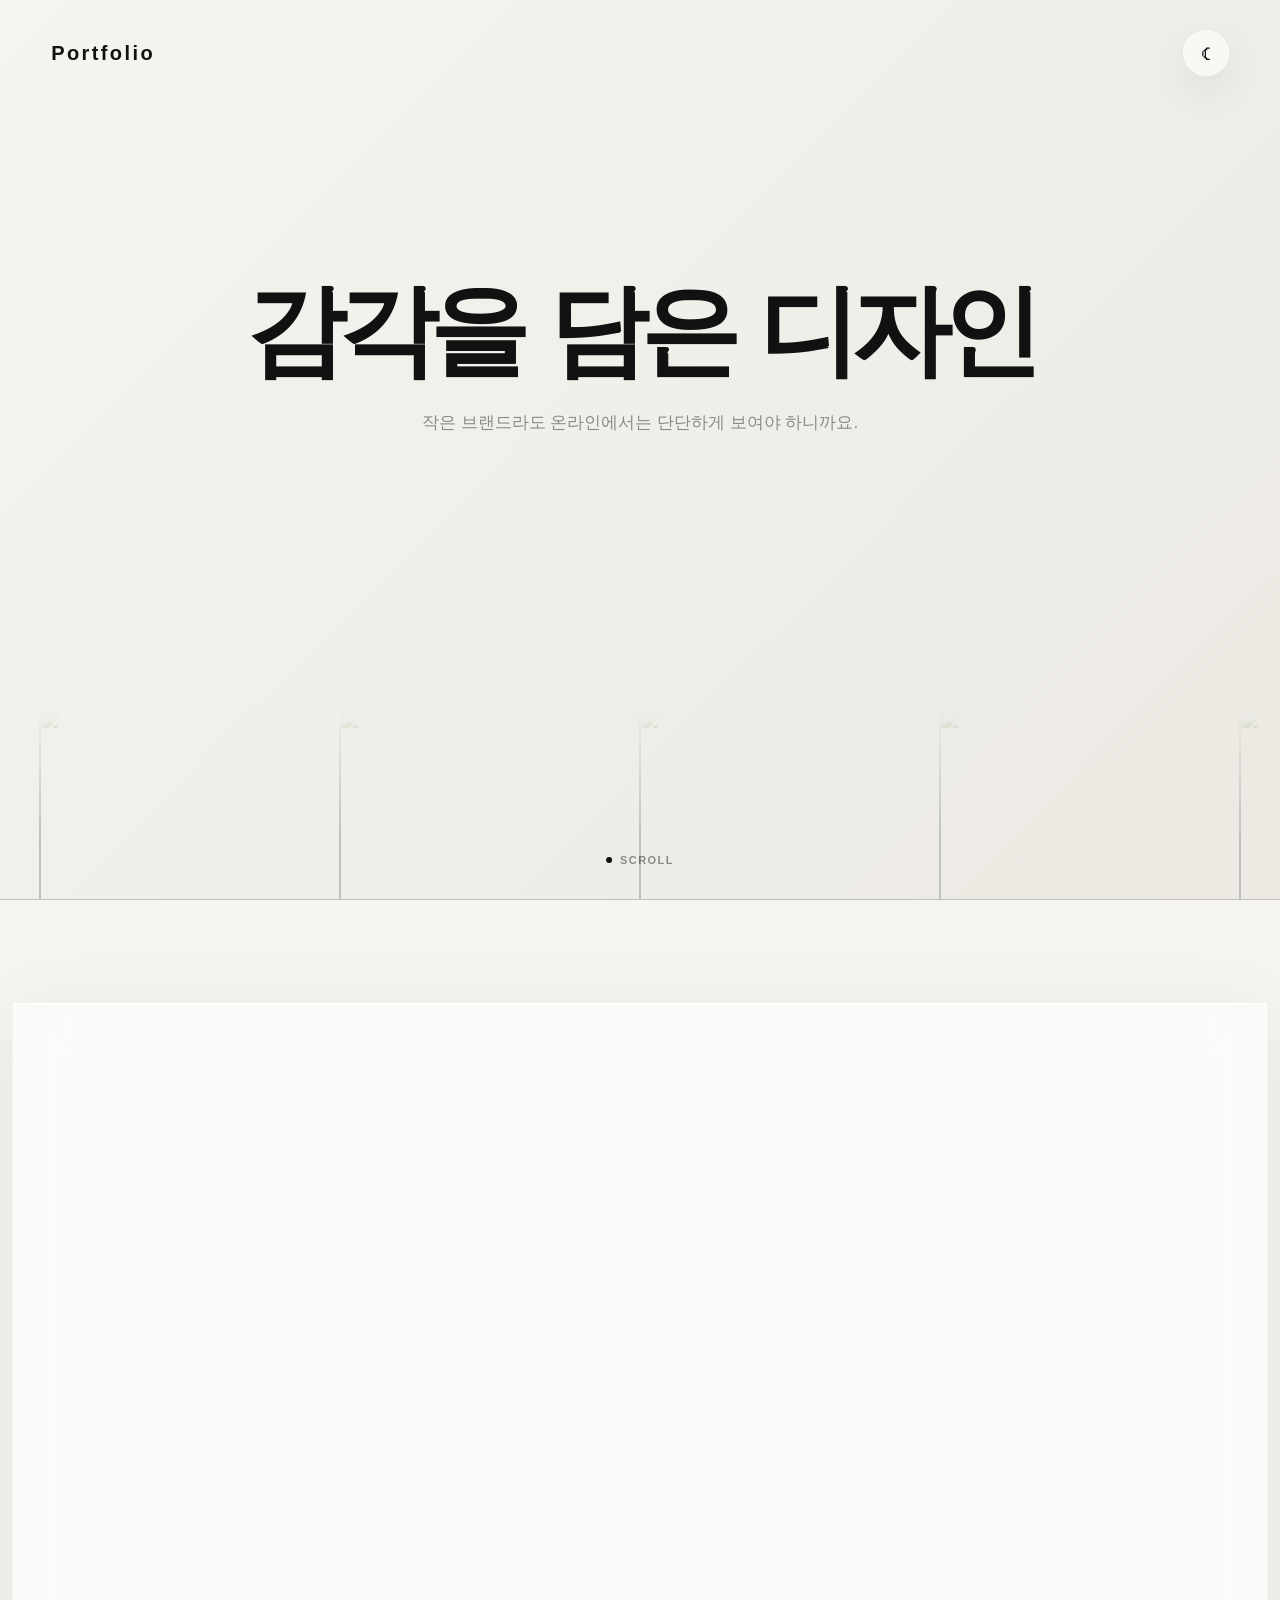
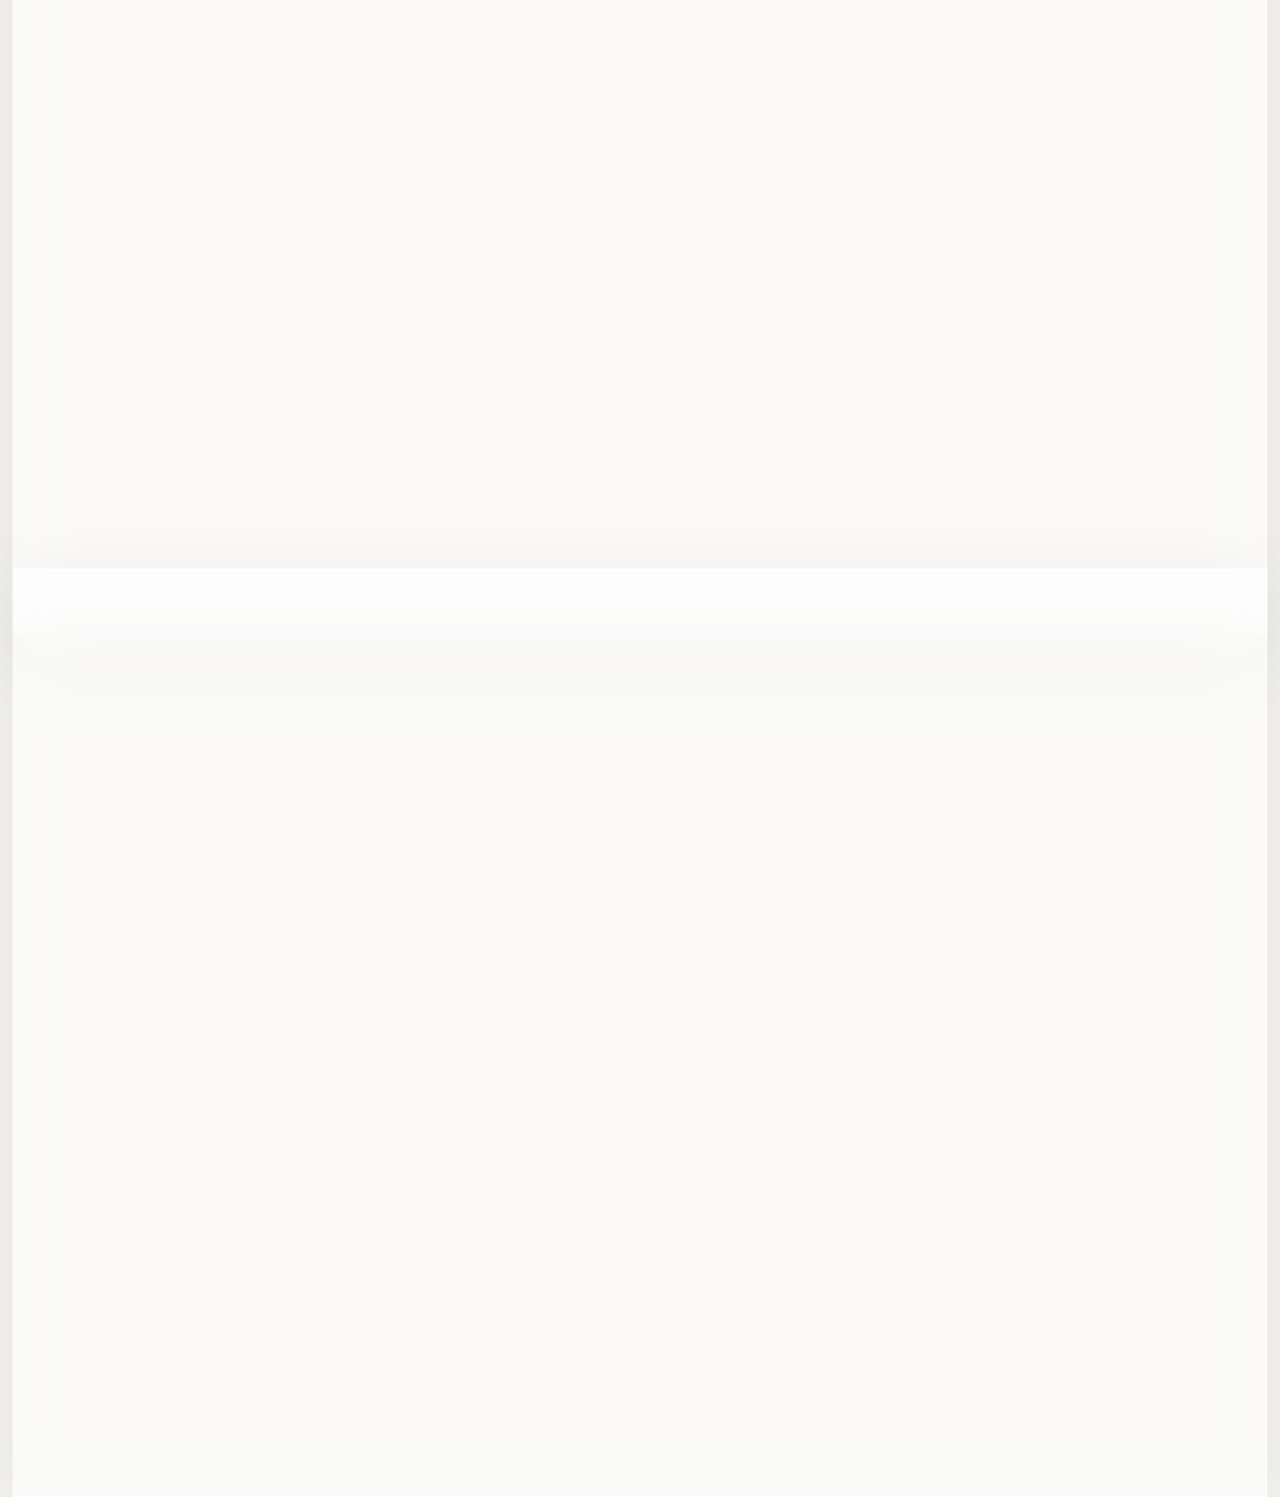
==== index.html @ be6c26a3 "." ====
<!DOCTYPE html>
<html lang="ko">
<head>
<meta charset="UTF-8">
<meta name="viewport" content="width=device-width, initial-scale=1.0">
<title>Portfolio</title>

<script src="https://cdn.jsdelivr.net/npm/@supabase/supabase-js@2"></script>
<link rel="stylesheet" href="style.css?v=100">
</head>

<body>

<div class="main-fixed" id="top">
  <nav class="nav">
    <a href="#top" class="logo" id="logoText">Portfolio</a>
    <button class="dark-toggle" id="darkToggle" type="button">☾</button>
  </nav>

  <section class="hero">
    <div class="hero-content reveal-item">
      <p class="hero-kicker">WEB · VISUAL · BRAND DESIGN</p>

      <h1 class="title">
        <span class="box left">
          <span class="slider">
            <span class="word">감각을</span>
            <span class="word">가치를</span>
            <span class="word">경험을</span>
            <span class="word">생각을</span>
            <span class="word">감각을</span>
          </span>
        </span>

        <span class="fixed">담은</span>

        <span class="box right">
          <span class="slider">
            <span class="word">디자인</span>
            <span class="word">퀄리티</span>
            <span class="word">임팩트</span>
            <span class="word">디테일</span>
            <span class="word">디자인</span>
          </span>
        </span>
      </h1>

      <p class="subtitle">작은 브랜드라도 온라인에서는 단단하게 보여야 하니까요.</p>
    </div>

    <div class="image-marquee">
      <div class="marquee-track" id="marqueeTrack">
        <div class="project"><img src="https://cdn-bastani.stunning.kr/prod/portfolios/84656ec4-0242-477f-8d95-20514d71235b/contents/aheCGAtHXc5JVcKQ.222222.png" alt=""></div>
        <div class="project"><img src="https://cdn-bastani.stunning.kr/prod/portfolios/3b87261f-a8ca-4509-9110-dea4ace5b6f5/contents/TbM9Job2qTPiisNc.%E1%84%91%E1%85%A9%E1%84%91%E1%85%A9%E1%86%AF%E1%84%8C%E1%85%A5%E1%86%AB%E1%84%8E%E1%85%A6%E1%84%80%E1%85%B5%E1%84%92%E1%85%AC%E1%86%A8_%E1%84%8B%E1%85%A1%E1%86%B8%E1%84%8E%E1%85%AE%E1%86%A8ver.png" alt=""></div>
        <div class="project"><img src="https://cdn-bastani.stunning.kr/prod/portfolios/2249f42c-5152-4449-a5e2-4ce317ff2f26/contents/KvkcyuB9ifQ2ciGQ.ezgif.com-video-to-webp-converter%20%281%29.webp" alt=""></div>
        <div class="project"><img src="https://cdn-bastani.stunning.kr/prod/portfolios/b09580ce-df89-4eda-b2b7-0d2cf2bab676/contents/KZEnEpXFUuxgmViW.%E1%84%82%E1%85%A9%E1%84%90%E1%85%B3%E1%84%91%E1%85%A9%E1%86%AF%E1%84%85%E1%85%B5%E1%84%8B%E1%85%A9%E1%84%8B%E1%85%AD%E1%86%BC_1.jpg" alt=""></div>
        <div class="project"><img src="https://cdn-bastani.stunning.kr/prod/portfolios/3970b2ba-c1c5-4996-a8af-76e4453cf10b/contents/gTNh57ncReL2eJfN.optimized_1.jpg" alt=""></div>
        <div class="project"><img src="https://cdn-bastani.stunning.kr/prod/portfolios/c1b40f37-5f5f-4ecb-b34d-a122bd8bb185/contents/e8hNPrnHjAQ4nhdq.%EB%85%B8%EC%9D%B4%EC%A6%88%E3%85%9C.jpg" alt=""></div>
        <div class="project"><img src="https://cdn-bastani.stunning.kr/prod/portfolios/3a142cbb-35c8-4fa7-a71f-d06a6adaf1f5/contents/PZr6y9dHPtie5QKX.%E1%84%83%E1%85%A2%E1%84%8C%E1%85%B5%201@2x-20.jpg" alt=""></div>
        <div class="project"><img src="https://cdn-bastani.stunning.kr/prod/portfolios/3a142cbb-35c8-4fa7-a71f-d06a6adaf1f5/contents/KHwHWvqty39qs9sW.%E1%84%8B%E1%85%A1%E1%84%90%E1%85%B3%E1%84%87%E1%85%A9%E1%84%83%E1%85%B3%202@2x-20.jpg" alt=""></div>
        <div class="project"><img src="https://i.pinimg.com/1200x/94/85/31/94853142c5bd94c0c688cd541b33b4fe.jpg" alt=""></div>
        <div class="project"><img src="https://i.pinimg.com/736x/d3/b4/2d/d3b42d004925d2242cb2a6568c9dfb06.jpg" alt=""></div>
      </div>
    </div>

    <div class="scroll-hint"><span></span> SCROLL</div>
  </section>
</div>

<main class="scroll-area">

  <section class="stack-panel about-panel">
    <div class="panel-inner about-editorial">

      <aside class="about-visual-card motion-card" data-delay="0">
        <div class="about-portrait">
          <img src="https://i.pinimg.com/736x/ff/0d/2a/ff0d2a921264637b1268a56fae27867c.jpg" alt="">
        </div>

        <div class="about-profile-text">
          <h3>차수지</h3>
          <p>2002.05.19</p>
        </div>

        <div class="about-contact-minimal">
          <p>01080195019</p>
          <p>suji020519@kakao.com</p>
        </div>
      </aside>

      <div class="about-main-canvas motion-card" data-delay="1">
        <div class="about-hero-copy">
          <h2>ABOUT</h2>
          <p>
            온라인에서 브랜드가 더 또렷하게 보이도록 디자인합니다.<br>
            브랜드가 가진 분위기와 메시지를 시각적으로 전달하는 디자이너입니다.<br>
            심플한 레이아웃과 섬세한 디테일을 바탕으로, 보기 편하면서도 오래 기억되는 디자인을 만듭니다.
          </p>
        </div>

        <div class="about-keyword-line">
          <span>시각적 사고형</span>
          <span>미적 감수성</span>
          <span>디테일 지향</span>
          <span>문제 해결 지향</span>
          <span>성장 지향</span>
          <span>지속적 개선</span>
        </div>

        <div class="about-info-board">
          <div class="about-board-section">
            <div class="board-title"><h4>경력</h4></div>
            <div class="board-list">
               <p><strong>2026</strong>경희사이버대학교<br>IT·디자인융합학부 · 시각미디어디자인전공 재학중</p>
              <p><strong>2025</strong>(주)뿌쥬아 웹디자이너<br>카페24쇼핑몰 관리, 스마트스토어 관리, 프로모션 기획 및 디자인, 블로그 포스팅</p>
              <p><strong>2020-2024</strong>(주)뿌유 웹디자이너<br>쇼핑몰 운영 및 관리, 상세페이지 디자인, 프로모션 배너 제작, 상품 편집 및 등록</p>
              <p><strong>2020</strong>문학정보고등학교<br>스마트미디어과 졸업</p>
            </div>
          </div>

<div class="about-board-section license-section">

  <div class="board-title"><h4>자격증</h4></div>

  <div class="board-list">
              <p><strong>COM</strong> 컴퓨터활용능력 1급</p>
              <p><strong>VIDEO</strong> 컴퓨터그래픽스운용기능사</p>
              <p><strong>GTQ</strong> 1급 (Photoshop)</p>
              <p><strong>GTQi</strong> 1급 (Illustrator)</p>
              <p><strong>ITQ</strong> 아래한글,한글엑셀,한글파워포인트</p>
              <p><strong>ACP</strong> ACP Photoshop / ACP Illustrator</p>
              <p><strong>WEB</strong> 웹디자인기능사</p>
              <p><strong>CAR</strong> 운전면허 2종 보통</p>

            </div>
          </div>

          <div class="tool-plus-wrap">

  <!-- Tools -->
  <div class="about-board-section tool-section">
    <div class="board-title"><h4>Tools</h4></div>

    <div class="soft-tool-list">
      <div data-full="포토샵"><b>Ps</b></div>
      <div data-full="일러스트 레이터"><b>Ai</b></div>
      <div data-full="프리미어"><b>Pr</b></div>
      <div data-full="파이어 플라이"><b>Fi</b></div>
      <div data-full="피그마"><b>Fg</b></div>
      <div data-full="3d 블렌더"><b>3d</b></div>
      <div data-full="코드스페이스"><b>Gi</b></div>
      <div data-full="프로 크리에이트"><b>Pr</b></div>
      <div data-full="노션"><b>No</b></div>
    </div>
  </div>


  <!-- Plus+ -->
  <div class="about-board-section plus-section">
    <div class="board-title"><h4>Plus+</h4></div>

    <div class="soft-tool-list">
      <div data-full="카페 24"><b>Cafe<br>24</b></div>
      <div data-full="스마트 스토어"><b>스마트 스토어</b></div>
      <div data-full="블로그"><b>네이버 블로그</b></div>
      <div data-full="HTML  CSS"><b>&lt;/&gt;</b></div>
      <div data-full="미리 캔버스"><b>Mi</b></div>
      <div data-full="챗 GPT"><b>Ai</b></div>
    </div>
  </div>

</div>
            </div>
          </div>
        </div>
      </div>

    </div>
  </section>

  <section class="stack-panel category-panel">
    <div class="panel-inner">

      <div class="category-head motion-card" data-delay="0">
        <div class="category-title-row">
          <div>
            <h2 class="panel-title">카테고리</h2>
            <p class="panel-desc">
              작업물을 카테고리별로 정리했습니다.
            </p>
          </div>

          <div class="category-actions">
            <button class="category-back-btn" type="button">←</button>
            <button class="category-add-btn" type="button">＋</button>
          </div>
        </div>

        <div class="category-buttons">
          <span class="glass-indicator"></span>
          <button class="category-btn active" data-tab="all">전체</button>
          <button class="category-btn" data-tab="brand">브랜드</button>
          <button class="category-btn" data-tab="graphic">그래픽</button>
          <button class="category-btn" data-tab="ui">UI</button>
          <button class="category-btn" data-tab="artwork">아트웍</button>
        </div>
      </div>

<div class="product-list motion-card" data-delay="1">
  <p class="empty-project-text">아직 등록된 작업물이 없어요.<br>오른쪽 위 + 버튼으로 프로젝트를 추가해줘.</p>

  <div class="product-group" data-category="brand"></div>
  <div class="product-group" data-category="graphic"></div>
  <div class="product-group" data-category="ui"></div>
  <div class="product-group" data-category="artwork"></div>
</div>

    </div>
  </section>

</main>

<div class="detail-overlay">
  <div class="detail-panel">
    <button class="detail-close" type="button">×</button>

    <div class="detail-image">
      <img id="detailImg" src="" alt="">
    </div>

    <div class="detail-content">
      <span class="detail-category" id="detailType"></span>
      <h2 id="detailTitle"></h2>
      <p id="detailDesc"></p>

      <div class="detail-meta">
        <div><strong>ROLE</strong><br><span id="detailRole"></span></div>
        <div><strong>YEAR</strong><br><span id="detailYear"></span></div>
        <div><strong>TYPE</strong><br><span id="detailType2">Portfolio</span></div>
      </div>

      <div class="detail-long">
        <p id="detailStory"></p>
      </div>

      <div class="detail-gallery" id="detailGallery"></div>
      <div class="detail-media" id="detailMedia"></div>
      <div class="detail-links" id="detailLinks"></div>

      <button class="detail-edit-btn" type="button">수정하기</button>
    </div>
  </div>
</div>

<div class="admin-overlay">
  <div class="admin-panel">
    <button class="admin-close" type="button">×</button>

    <div class="admin-content">
      <h2 id="adminTitle">ADD PROJECT</h2>

      <div id="loginBox" class="admin-form">
        <input id="loginEmail" type="email" placeholder="Email">
        <input id="loginPassword" type="password" placeholder="Password">
        <button id="loginBtn" class="admin-btn" type="button">Login</button>
      </div>

      <div id="adminFormBox" class="admin-form">
        <input id="editId" type="hidden">

        <input id="projectTitle" type="text" placeholder="프로젝트 제목">

        <select id="projectCategory">
          <option value="brand">브랜드</option>
          <option value="graphic">그래픽</option>
          <option value="ui">UI</option>
          <option value="artwork">아트웍</option>
        </select>

        <input id="projectShortDesc" type="text" placeholder="짧은 설명">
        <textarea id="projectContent" placeholder="상세 설명"></textarea>

        <input id="projectRole" type="text" placeholder="역할">
        <input id="projectYear" type="text" placeholder="연도">

        <label class="admin-label">대표 이미지</label>
        <input id="projectImage" type="file" accept="image/*">

        <label class="admin-label">상세 이미지 여러장</label>
        <input id="projectDetailImages" type="file" accept="image/*" multiple>
        <div id="detailPreviewList" class="detail-preview-list"></div>

        <label class="admin-label">영상 / 움짤 파일</label>
        <input id="projectVideoFile" type="file" accept="video/*,image/gif">

        <input id="projectVideoUrl" type="text" placeholder="영상 링크">
        <input id="projectPdfUrl" type="text" placeholder="PDF / 외부 링크">

        <div class="admin-btn-row">
          <button id="saveBtn" class="admin-btn" type="button">저장</button>
          <button id="resetBtn" class="admin-btn sub" type="button">새 글</button>
          <button id="deleteBtn" class="admin-btn sub" type="button">삭제</button>
          <button id="logoutBtn" class="admin-btn sub" type="button">로그아웃</button>
        </div>

        <p id="adminStatus" class="admin-status"></p>
      </div>
    </div>
  </div>
</div>

<script src="script.js?v=100"></script>
</body>
</html>
---- style.css ----
*{
  margin:0;
  padding:0;
  box-sizing:border-box;
}

:root{
  --bg:#f5f4f0;
  --bg2:#ebe9e2;
  --text:#111;
  --sub:rgba(0,0,0,.42);
  --muted:rgba(0,0,0,.62);
  --line:rgba(255,255,255,.38);
  --glass:rgba(255,255,255,.58);
  --glass-strong:rgba(255,255,255,.94);
  --card:rgba(255,255,255,.62);
  --button:#111;
  --button-text:#fff;
  --ease:cubic-bezier(.16,1,.3,1);
  --page-x:clamp(22px,4vw,58px);
}

body.dark-mode{
  --bg:#101010;
  --bg2:#101010;
  --text:#f5f5f5;
  --sub:rgba(255,255,255,.46);
  --muted:rgba(255,255,255,.64);
  --line:rgba(255,255,255,.14);
  --glass:rgba(28,28,30,.68);
  --glass-strong:#181819;
  --card:rgba(255,255,255,.08);
  --button:#fff;
  --button-text:#111;
}

html{
  scroll-behavior:smooth;
}

body{
  background:var(--bg);
  color:var(--text);
  font-family:-apple-system,BlinkMacSystemFont,"Pretendard","Segoe UI",sans-serif;
  overflow-x:hidden;
  transition:background .35s ease,color .35s ease;
}

button,
input,
textarea,
select{
  font-family:inherit;
}

button{
  cursor:pointer;
  -webkit-tap-highlight-color:transparent;
}

/* =========================
   MAIN / NAV
========================= */
.main-fixed{
  position:fixed;
  inset:0;
  z-index:1;
  height:100vh;
  background:linear-gradient(135deg,var(--bg),var(--bg2));
  overflow:hidden;
}

body.dark-mode .main-fixed{
  background:#101010;
}

.nav{
  position:fixed;
  top:0;
  left:0;
  width:100%;
  z-index:999;
  padding:30px var(--page-x);
  display:flex;
  align-items:center;
  justify-content:space-between;
  pointer-events:none;
}

.nav a,
.nav button{
  pointer-events:auto;
}

.logo{
  color:var(--text);
  text-decoration:none;
  font-size:20px;
  font-weight:850;
  letter-spacing:.12em;
}

.dark-toggle{
  width:46px;
  height:46px;
  border-radius:999px;
  border:1px solid var(--line);
  background:rgba(255,255,255,.58);
  backdrop-filter:blur(18px);
  -webkit-backdrop-filter:blur(18px);
  color:var(--text);
  font-size:20px;
  box-shadow:0 14px 40px rgba(0,0,0,.08);
}

body.dark-mode .dark-toggle{
  background:rgba(255,255,255,.08);
}

/* =========================
   HERO
========================= */
.hero{
  position:relative;
  width:100%;
  height:100vh;
  padding-top:0;
  display:flex;
  flex-direction:column;
  justify-content:center;
  align-items:center;
}

.hero-content{
  position:relative;
  z-index:3;
  width:100%;
  height:100vh;
  padding:0 var(--page-x);
  display:flex;
  flex-direction:column;
  align-items:center;
  justify-content:center;
}

.hero-kicker{
  display:none;
}

.mini-label{
  margin-bottom:18px;
  color:var(--sub);
  font-size:11px;
  font-weight:900;
  letter-spacing:.18em;
}

.title{
  width:min(1500px,100%);
  display:grid;
  grid-template-columns:minmax(0,1fr) auto minmax(0,1fr);
  align-items:center;
  margin-top:0;
  font-size:clamp(62px,7.8vw,132px);
  line-height:1;
  font-weight:780;
  letter-spacing:-.085em;
}

.fixed{
  padding:0 .2em;
  white-space:nowrap;
}

.box{
  width:100%;
  height:1.1em;
  overflow:hidden;
}

.slider{
  display:flex;
  flex-direction:column;
  animation:slideText 14s infinite ease-in-out;
}

.word{
  height:1.1em;
  line-height:1.1em;
  white-space:nowrap;
}

.left .word{
  text-align:right;
  padding-right:.08em;
}

.right .word{
  text-align:left;
  padding-left:.08em;
}

.subtitle{
  margin-top:26px;
  color:var(--sub);
  font-size:17px;
  text-align:center;
}

.scroll-hint{
  position:absolute;
  left:50%;
  bottom:34px;
  z-index:5;
  transform:translateX(-50%);
  display:flex;
  align-items:center;
  gap:8px;
  color:var(--sub);
  font-size:11px;
  font-weight:850;
  letter-spacing:.13em;
}

.scroll-hint span{
  width:6px;
  height:6px;
  border-radius:50%;
  background:var(--text);
  animation:dotPulse 1.4s ease-in-out infinite;
}

@keyframes slideText{
  0%,16%{transform:translateY(0)}
  22%,38%{transform:translateY(-1.1em)}
  44%,60%{transform:translateY(-2.2em)}
  66%,82%{transform:translateY(-3.3em)}
  88%,100%{transform:translateY(-4.4em)}
}

@keyframes dotPulse{
  0%,100%{opacity:.3;transform:scale(.8)}
  50%{opacity:1;transform:scale(1.2)}
}

/* =========================
   MARQUEE
========================= */
.image-marquee{
    -webkit-mask-image: linear-gradient(
        to bottom,
        transparent 0%,
        black 68%,
        black 100%
    );

    mask-image: linear-gradient(
        to bottom,
        transparent 0%,
        black 68%,
        black 100%
    );
}

.image-marquee::before{
  content:"";
  position:absolute;
  left:0;
  right:0;
  top:0;
  height:380px;
  background:linear-gradient(
    to bottom,
    var(--bg) 0%,
    rgba(245,244,240,.96) 40%,
    rgba(245,244,240,.72) 65%,
    rgba(245,244,240,.32) 90%,
    transparent 100%
  );
  pointer-events:none;
  z-index:2;
}

body.dark-mode .image-marquee::before{
  background:linear-gradient(
    to bottom,
    #101010 0%,
    rgba(16,16,16,.98) 22%,
    rgba(16,16,16,.82) 42%,
    rgba(16,16,16,.46) 62%,
    rgba(16,16,16,.16) 82%,
    transparent 100%
  );
}

.marquee-track{
  width:max-content;
  display:flex;
  animation:marquee 42s linear infinite;
}

.project{
  width:300px;
  height:190px;
  flex-shrink:0;
  overflow:hidden;
}

.project img{
  width:100%;
  height:100%;
  object-fit:cover;
  display:block;
}

@keyframes marquee{
  from{transform:translateX(0)}
  to{transform:translateX(-50%)}
}

/* =========================
   SCROLL PANELS
========================= */
.scroll-area{
  position:relative;
  z-index:5;
  margin-top:100vh;
}

.panel-inner{
  position:relative;
  z-index:3;
  width:100%;
  max-width:1120px;
  margin:0 auto;
}

.stack-panel{
  opacity:1;
}

.motion-card{
  opacity:0;
  transform:translateY(28px);
  filter:blur(10px);
  transition:.9s var(--ease);
  transition-delay:calc(var(--delay,0) * 90ms);
}

.motion-card[data-delay="0"]{--delay:0}
.motion-card[data-delay="1"]{--delay:1}

.stack-panel.is-visible .motion-card,
.category-panel.opened .motion-card{
  opacity:1;
  transform:translateY(0);
  filter:blur(0);
}

/* =========================
   ABOUT - SOFT EDITORIAL REDESIGN
========================= */
.about-panel{
  position:relative;
  z-index:10;
  min-height:100vh;
  padding:50px var(--page-x) 170px;
  display:flex;
  align-items:center;
  justify-content:center;
  scroll-margin-top:0;

  background:var(--glass);
  backdrop-filter:blur(26px);
  -webkit-backdrop-filter:blur(26px);

  border:1px solid rgba(255,255,255,.72);
  border-radius:0;

  box-shadow:
    0 20px 80px rgba(0,0,0,.08),
    inset 0 1px 1px rgba(255,255,255,.85);

  transform:translateY(90px) scale(.98);
  transition:transform .95s var(--ease);
}

.about-panel.panel-active{
  transform:translateY(0) scale(1);
}

body.dark-mode .about-panel{
  background:rgba(28,28,30,.68);
  border:1px solid rgba(255,255,255,.08);
  box-shadow:
    0 24px 80px rgba(0,0,0,.45),
    inset 0 1px 1px rgba(255,255,255,.05);
}

.about-panel::before{
  display:none;
}

.about-editorial{
  width:100%;
  max-width:1180px;
  margin:0 auto;
  display:grid;
  grid-template-columns:230px minmax(0,1fr);
  gap:clamp(54px,7vw,108px);
  align-items:start;
}

/* left profile */
.about-visual-card{
  position:sticky;
  top:140px;
}

.about-portrait{
  width:100%;
  height:260px;
  overflow:hidden;
  border-radius:10px;
  background:#ddd;
  box-shadow:0 18px 55px rgba(0,0,0,.08);
}

.about-portrait img{
  width:100%;
  height:100%;
  object-fit:cover;
  display:block;
}

.about-profile-text{
  padding:22px 0 0;
  border-bottom:0;
}

.about-profile-text .mini-label{
  margin-bottom:12px;
}

.about-profile-text h3{
  font-size:26px;
  line-height:1;
  letter-spacing:-.055em;
}

.about-profile-text p:not(.mini-label){
  margin-top:10px;
  color:var(--muted);
  font-size:13px;
  line-height:1.6;
  font-weight:650;
}

.about-contact-minimal{
  margin-top:22px;
  padding:18px;
  display:flex;
  flex-direction:column;
  gap:12px;

  background:rgba(255,255,255,.36);
  border:1px solid rgba(255,255,255,.56);
  border-radius:10px;
}

body.dark-mode .about-contact-minimal{
  background:rgba(255,255,255,.05);
  border-color:rgba(255,255,255,.08);
}

.about-contact-minimal p{
  display:flex;
  flex-direction:column;
  gap:5px;
  font-size:12px;
  color:var(--muted);
}

.about-contact-minimal span{
  color:var(--sub);
  font-size:9px;
  font-weight:900;
  letter-spacing:.16em;
}

/* right content */
.about-main-canvas{
  display:flex;
  flex-direction:column;
  gap:34px;
}

.about-hero-copy{
  padding-bottom:0;
  border-bottom:0;
}

.about-hero-copy h2{
  max-width:720px;
  font-size:clamp(40px,4.8vw,64px);
  line-height:1.02;
  letter-spacing:-.065em;
  font-weight:800;
}

.about-hero-copy p{
  max-width:680px;
  margin-top:26px;
  color:var(--muted);
  font-size:16px;
  line-height:1.95;
  word-break:keep-all;
}

.about-keyword-line{
  display:flex;
  flex-wrap:wrap;
  gap:9px;
  padding:2px 0 6px;
}

.about-keyword-line span{
  padding:10px 15px;
  border-radius:999px;
  background:rgba(255,255,255,.34);
  border:1px solid rgba(255,255,255,.52);
  color:var(--muted);
  font-size:12px;
  font-weight:760;
}

body.dark-mode .about-keyword-line span{
  background:rgba(255,255,255,.05);
  border-color:rgba(255,255,255,.08);
}

/* info board */
.about-info-board{
  border-top:0;
  display:grid;
  grid-template-columns:1fr;
  gap:14px;
}

.about-board-section{
  padding:24px 26px;
  border-bottom:0;
  display:grid;
  grid-template-columns:160px 1fr;
  gap:28px;

  background:rgba(255,255,255,.32);
  border:1px solid rgba(255,255,255,.55);
  border-radius:10px;

  box-shadow:
    0 12px 38px rgba(0,0,0,.045),
    inset 0 1px 1px rgba(255,255,255,.75);
}

body.dark-mode .about-board-section{
  background:rgba(255,255,255,.045);
  border-color:rgba(255,255,255,.08);
  box-shadow:
    0 16px 42px rgba(0,0,0,.28),
    inset 0 1px 1px rgba(255,255,255,.035);
}

.board-title h4{
  font-size:18px;
  line-height:1;
  letter-spacing:-.04em;
}

.board-list{
  display:flex;
  flex-direction:column;
  gap:12px;
}
.license-section .board-list{
  display:grid;
  grid-template-columns:1fr 1fr;
  column-gap:50px;
  row-gap:12px;
}

.board-list p{
  display:grid;
  grid-template-columns:92px 1fr;
  gap:18px;
  color:var(--muted);
  font-size:13.5px;
  line-height:1.6;
  word-break:keep-all;
}

.board-list strong{
  color:var(--text);
  font-size:12px;
}

/* tools mini */
.soft-tool-list{
  width:100%;
  display:flex;
  flex-direction:row;
  flex-wrap:wrap;
  align-items:center;
  gap:9px;
}

.soft-tool-list > div{
  position:relative;
  flex:0 0 68px;
  width:68px;
  height:68px;

  display:flex;
  align-items:center;
  justify-content:center;

  overflow:hidden;
  background:rgba(255,255,255,.46);
  border:1px solid rgba(255,255,255,.66);
  border-radius:10px;

  box-shadow:
    0 8px 22px rgba(0,0,0,.045),
    inset 0 1px 1px rgba(255,255,255,.82);

  cursor:default;
}

.soft-tool-list > div b{
  position:relative;
  z-index:2;
  font-size:17px;
  font-weight:820;
  line-height:1;

  transition:
    opacity .3s ease,
    filter .3s ease,
    transform .3s ease;
}

.soft-tool-list > div::before{
  content:"";
  position:absolute;
  inset:0;
  z-index:1;

  background:rgba(15,15,15,.72);
  backdrop-filter:blur(7px);
  -webkit-backdrop-filter:blur(7px);

  opacity:0;
  transition:opacity .35s ease;
}

.soft-tool-list > div::after{
  content:attr(data-full);

  position:absolute;
  left:50%;
  top:50%;
  z-index:3;

  transform:translate(-50%,-40%);
  color:#fff;
  font-size:10px;
  font-weight:700;
  white-space:nowrap;

  opacity:0;
  filter:blur(4px);

  transition:
    opacity .3s ease,
    filter .3s ease,
    transform .35s ease;
}

.soft-tool-list > div:hover::before{
  opacity:1;
}

.soft-tool-list b{
  display:block;
  width:100%;

  font-size:17px;
  line-height:1;
  font-weight:820;
  letter-spacing:-.04em;

  text-align:center;
}

.soft-tool-list > div::after{
  content:attr(data-full);

  position:absolute;
  left:50%;
  top:50%;
  z-index:3;

  width:calc(100% - 10px);

  display:flex;
  align-items:center;
  justify-content:center;

  transform:translate(-50%, -40%);

  color:#fff;
  font-size:11px;
  line-height:1.25;
  font-weight:700;

  white-space:normal;
  text-align:center;
  word-break:keep-all;
  overflow-wrap:break-word;

  opacity:0;
  filter:blur(4px);

  transition:
    opacity .3s ease,
    filter .3s ease,
    transform .35s ease;
}

.soft-tool-list > div:hover::after{
  opacity:1;
  filter:blur(0);
  transform:translate(-50%, -50%);
}

body.dark-mode .soft-tool-list > div{
  background:rgba(255,255,255,.07);
  border-color:rgba(255,255,255,.09);
}
.tool-plus-wrap{
  display:grid;
  grid-template-columns:1fr 1fr;
  gap:14px;
}

/* Tools / Plus 카드 */
.tool-plus-wrap .about-board-section{
  display:block;
  padding:24px 28px;
}

/* 제목은 위에 */
.tool-plus-wrap .board-title{
  margin-bottom:18px;
}

/* 아이콘 영역 */
.tool-plus-wrap .soft-tool-list{
  display:grid;
  grid-template-columns:repeat(5, 1fr);
  gap:9px;
  width:100%;
}

/* 아이콘 1:1 정사각형 */
.tool-plus-wrap .soft-tool-list > div{
  width:100%;
  height:auto;
  aspect-ratio:1 / 1;
  min-width:0;
}

/* 모바일 */
@media(max-width:768px){
  .tool-plus-wrap{
    grid-template-columns:1fr;
  }

  .tool-plus-wrap .about-board-section{
    grid-template-columns:1fr;
  }
}

/* responsive */
@media(max-width:1100px){
  .about-editorial{
    grid-template-columns:1fr;
    gap:54px;
  }

  .about-visual-card{
    position:relative;
    top:auto;
    max-width:330px;
  }

  .about-portrait{
    height:320px;
  }

  .about-board-section{
    grid-template-columns:1fr;
    gap:18px;
  }
}

@media(max-width:768px){
  .about-panel{
    padding:96px 22px 120px;
    transform:translateY(78px) scale(.98);
  }

  .about-editorial{
    gap:42px;
  }

  .about-visual-card{
    max-width:100%;
  }

  .about-portrait{
    height:270px;
    border-radius:10px;
  }

  .about-hero-copy h2{
    font-size:42px;
  }

  .about-hero-copy p{
    font-size:14.5px;
    line-height:1.85;
  }

  .about-board-section{
    padding:22px;
  }

  .board-list p{
    grid-template-columns:80px 1fr;
  }

  .soft-tool-list div{
    width:64px;
    height:64px;
  }
}

/* =========================
   CATEGORY
========================= */
.category-panel{
  position:relative;
  z-index:30;
  min-height:100vh;
  margin-top:-88px;
  padding:126px var(--page-x) 150px;
  display:flex;
  align-items:center;
  justify-content:center;
  scroll-margin-top:0;

  background:var(--glass);
  backdrop-filter:blur(26px);
  -webkit-backdrop-filter:blur(26px);

  border:1px solid rgba(255,255,255,.72);
  border-radius:0;

  box-shadow:
    0 20px 80px rgba(0,0,0,.08),
    inset 0 1px 1px rgba(255,255,255,.85);

  transform:translateY(90px) scale(.98);
  transition:transform .95s var(--ease);
}

.category-panel.panel-active{
  transform:translateY(0) scale(1);
}

body.dark-mode .category-panel{
  background:rgba(28,28,30,.68);
  border:1px solid rgba(255,255,255,.08);
  box-shadow:
    0 24px 80px rgba(0,0,0,.45),
    inset 0 1px 1px rgba(255,255,255,.05);
}

.category-panel:not(.opened) .panel-inner{
  min-height:calc(100vh - 230px);
  display:flex;
  flex-direction:column;
  align-items:center;
  justify-content:center;
  text-align:center;
}

.category-panel.opened{
  align-items:flex-start;
}

.category-head{
  width:100%;
  text-align:center;
}

.category-panel.opened .category-head{
  text-align:left;
}

.category-title-row{
  display:flex;
  align-items:center;
  justify-content:center;
  gap:24px;
}

.category-panel.opened .category-title-row{
  justify-content:space-between;
}

.panel-title{
  margin-bottom:16px;
  font-size:clamp(42px,5vw,76px);
  line-height:.9;
  letter-spacing:-.085em;
}

.panel-desc{
  max-width:660px;
  margin:0 auto;
  color:var(--muted);
  font-size:16px;
  line-height:1.75;
  word-break:keep-all;
}

.category-panel.opened .panel-desc{
  margin-left:0;
}

.category-small{
  margin-top:16px;
  color:var(--sub);
  font-size:12px;
  font-weight:900;
  letter-spacing:.16em;
}

.category-actions{
  display:none;
  gap:10px;
}

.category-panel.opened .category-actions{
  display:flex;
}

.category-add-btn,
.category-back-btn{
  width:54px;
  height:54px;
  border-radius:50%;
  border:1px solid var(--line);
  display:flex;
  align-items:center;
  justify-content:center;
  font-size:28px;
}

.category-add-btn{
  border:0;
  background:var(--button);
  color:var(--button-text);
}

.category-back-btn{
  background:var(--card);
  color:var(--text);
}

.category-buttons{
  position:relative;
  width:max-content;
  margin:34px auto 0;
  padding:9px;
  display:flex;
  gap:8px;
  border-radius:999px;
  overflow:hidden;
  background:rgba(255,255,255,.58);
  border:1px solid rgba(255,255,255,.76);
  box-shadow:0 20px 60px rgba(0,0,0,.1);
}

body.dark-mode .category-buttons{
  background:rgba(255,255,255,.08);
  border-color:rgba(255,255,255,.14);
  box-shadow:none;
}

.category-panel.opened .category-buttons{
  margin-left:0;
}

body.category-mode .category-buttons{
  position:sticky;
  top:18px;
  z-index:100;
  margin-bottom:24px;
}

.glass-indicator{
  position:absolute;
  top:9px;
  left:9px;
  z-index:1;
  width:70px;
  height:46px;
  border-radius:999px;
  background:rgba(255,255,255,.82);
  border:1px solid rgba(255,255,255,.9);
  box-shadow:0 10px 26px rgba(0,0,0,.12);
  pointer-events:none;
  transition:.42s var(--ease);
}

body.dark-mode .glass-indicator{
  background:rgba(255,255,255,.2);
  border-color:rgba(255,255,255,.18);
}

.category-btn{
  position:relative;
  z-index:2;
  border:0;
  background:transparent;
  color:var(--text);
  padding:13px 26px;
  border-radius:999px;
  font-size:15px;
  font-weight:760;
  white-space:nowrap;
}

/* =========================
   PRODUCT - YOUTUBE STYLE
========================= */
.product-list{
  position:relative;
  width:100%;
  margin-top:42px;
  min-height:auto;
  padding-bottom:100px;
}

.category-panel:not(.opened) .product-list{
  display:none;
}

.product-group{
  position:absolute;
  inset:0;
  display:grid;
  grid-template-columns:repeat(3,1fr);
  gap:34px 20px;
  opacity:0;
  visibility:hidden;
  pointer-events:none;
  transform:translateY(24px);
  transition:.45s var(--ease);
}

.product-group.active{
  position:relative;
  opacity:1;
  visibility:visible;
  pointer-events:auto;
  transform:translateY(0);
}

.product-list.all-active{
  display:grid;
  grid-template-columns:repeat(3,1fr);
  gap:34px 20px;
}

.product-list.all-active .product-group{
  position:static;
  display:contents;
  opacity:1;
  visibility:visible;
  pointer-events:auto;
  transform:none;
}

.product-item{
  position:relative;
  height:auto;
  overflow:visible;
  border-radius:0;
  background:transparent;
  box-shadow:none;
  cursor:pointer;
  transition:.28s var(--ease);
}

.product-item:hover{
  transform:translateY(-4px);
}

.product-item::before{
  display:none;
}

.product-item img{
  width:100%;
  aspect-ratio:16 / 9;
  height:auto;
  object-fit:cover;
  display:block;
  border-radius:10px;
  background:#ddd;
  box-shadow:0 10px 26px rgba(0,0,0,.08);
  transition:.3s var(--ease);
}

.product-item:hover img{
  transform:scale(1.01);
  box-shadow:0 16px 38px rgba(0,0,0,.14);
}

.product-info{
  position:static;
  width:100%;
  padding:11px 2px 0;
  color:var(--text);
}

.product-info h4{
  font-size:16px;
  line-height:1.35;
  letter-spacing:-.035em;
  font-weight:820;
  color:var(--text);
}

.product-info p{
  max-width:100%;
  margin-top:5px;
  color:var(--muted);
  font-size:13px;
  line-height:1.45;
  opacity:1;

  display:-webkit-box;
  -webkit-line-clamp:2;
  -webkit-box-orient:vertical;
  overflow:hidden;
}

.product-item *{
  pointer-events:none;
}

/* 여러 장 아이콘 */
.product-item.has-multiple::after{
  content:"▣";
  position:absolute;
  top:9px;
  right:9px;
  z-index:5;
  width:30px;
  height:24px;
  display:flex;
  align-items:center;
  justify-content:center;
  border-radius:7px;
  background:rgba(0,0,0,.68);
  color:#fff;
  font-size:13px;
  font-weight:800;
}

/* 빈 텍스트 */
.empty-project-text{
  padding:40px 0;
  color:var(--muted);
  font-size:15px;
  line-height:1.7;
}

.product-list.all-active .empty-project-text{
  display:none;
}

/* =========================
   MODAL
========================= */
.detail-overlay,
.admin-overlay{
  position:fixed;
  inset:0;
  z-index:5000;
  display:flex;
  align-items:flex-end;
  background:rgba(0,0,0,.28);
  backdrop-filter:blur(14px);
  -webkit-backdrop-filter:blur(14px);
  opacity:0;
  visibility:hidden;
  transition:.35s ease;
}

.detail-overlay.show,
.admin-overlay.show{
  opacity:1;
  visibility:visible;
}

.detail-panel,
.admin-panel{
  width:100%;
  height:88vh;
  overflow-y:auto;
  border-radius:38px 38px 0 0;
  background:var(--glass-strong);
  color:var(--text);
  transform:translateY(100%);
  transition:transform .65s var(--ease);
}

.detail-overlay.show .detail-panel,
.admin-overlay.show .admin-panel{
  transform:translateY(0);
}

.detail-overlay.full .detail-panel,
.admin-overlay.full .admin-panel{
  height:100vh;
  border-radius:0;
}

.detail-close,
.admin-close{
  position:sticky;
  top:22px;
  z-index:20;
  width:48px;
  height:48px;
  margin:22px 24px 0 auto;
  border:0;
  border-radius:50%;
  background:var(--button);
  color:var(--button-text);
  font-size:24px;
}

.detail-image{
  width:100%;
  max-width:1050px;
  margin:40px auto 0;
  padding:0 40px;
}

.detail-image img{
  width:100%;
  max-height:520px;
  object-fit:contain;
  display:block;
  border-radius:32px;
  background:#eee;
}

.detail-content,
.admin-content{
  max-width:1050px;
  margin:0 auto;
  padding:58px 40px 120px;
}

.detail-category{
  display:block;
  margin-bottom:16px;
  color:var(--sub);
  font-size:12px;
  font-weight:900;
  letter-spacing:.16em;
}

.detail-content h2,
.admin-content h2{
  font-size:clamp(40px,5vw,74px);
  line-height:.95;
  letter-spacing:-.075em;
}

.detail-content p{
  max-width:720px;
  margin-top:24px;
  color:var(--muted);
  font-size:17px;
  line-height:1.8;
}

.detail-meta{
  margin-top:42px;
  display:grid;
  grid-template-columns:repeat(3,1fr);
  gap:14px;
}

.detail-meta div{
  padding:22px;
  border-radius:24px;
  background:var(--card);
  border:1px solid var(--line);
}

.detail-long{
  margin-top:46px;
  padding-top:40px;
  border-top:1px solid var(--line);
}

.detail-gallery,
.detail-media{
  margin-top:42px;
  display:flex;
  flex-direction:column;
  gap:34px;
}

.detail-gallery img,
.detail-media img,
.detail-media video{
  width:100%;
  max-width:1000px;
  object-fit:contain;
  display:block;
  border-radius:24px;
  background:#eee;
}

.detail-links{
  margin-top:42px;
  display:flex;
  gap:10px;
  flex-wrap:wrap;
}

.detail-links a,
.detail-edit-btn,
.admin-btn{
  display:inline-flex;
  align-items:center;
  justify-content:center;
  border:0;
  border-radius:999px;
  padding:14px 22px;
  background:var(--button);
  color:var(--button-text);
  text-decoration:none;
  font-size:14px;
}

.detail-edit-btn{
  display:none;
  margin-top:34px;
}

body.logged-in .detail-edit-btn{
  display:inline-flex;
}

/* =========================
   ADMIN
========================= */
.admin-form{
  margin-top:34px;
}

.admin-form input,
.admin-form select,
.admin-form textarea{
  width:100%;
  margin-bottom:12px;
  padding:15px 16px;
  border:1px solid var(--line);
  border-radius:16px;
  background:var(--card);
  color:var(--text);
  font-size:15px;
  outline:none;
}

.admin-form textarea{
  min-height:170px;
  resize:vertical;
}

.admin-label{
  display:block;
  margin:18px 0 8px;
  color:var(--sub);
  font-size:13px;
}

.admin-btn-row{
  margin-top:12px;
  display:flex;
  flex-wrap:wrap;
  gap:10px;
}

.admin-btn.sub{
  background:var(--card);
  color:var(--text);
  border:1px solid var(--line);
}

.admin-status{
  margin-top:16px;
  color:var(--muted);
  font-size:14px;
}

#adminFormBox{
  display:none;
}

body.logged-in #adminFormBox{
  display:block;
}

body.logged-in #loginBox{
  display:none;
}

.detail-preview-list{
  margin:12px 0 20px;
  display:grid;
  grid-template-columns:repeat(4,1fr);
  gap:12px;
}

.detail-preview-item{
  position:relative;
  overflow:hidden;
  border-radius:16px;
  background:#eee;
  border:1px solid var(--line);
}

.detail-preview-item img{
  width:100%;
  height:140px;
  object-fit:cover;
  display:block;
}

.detail-preview-item button{
  position:absolute;
  top:8px;
  right:8px;
  width:28px;
  height:28px;
  border:0;
  border-radius:50%;
  background:rgba(0,0,0,.75);
  color:#fff;
}

.detail-preview-item span{
  position:absolute;
  left:8px;
  bottom:8px;
  padding:4px 8px;
  border-radius:999px;
  background:rgba(255,255,255,.85);
  color:#111;
  font-size:11px;
}

/* =========================
   RESPONSIVE
========================= */
@media(max-width:1100px){
  .about-editorial{
    grid-template-columns:1fr;
    gap:56px;
  }

  .about-visual-card{
    position:relative;
    top:auto;
    max-width:360px;
  }

  .about-portrait{
    height:360px;
  }

  .about-board-section{
    grid-template-columns:1fr;
    gap:18px;
  }
}

@media(max-width:768px){
  .nav{
    padding:26px 22px;
  }

  .logo{
    font-size:19px;
  }

  .dark-toggle{
    width:42px;
    height:42px;
  }

  .title{
    font-size:clamp(42px,11vw,76px);
  }

  .subtitle{
    font-size:15px;
  }

  .project{
    width:270px;
    height:170px;
  }

  .about-panel{
    padding:96px 22px 120px;
    transform:translateY(78px) scale(.98);
  }

  .about-editorial{
    gap:42px;
  }

  .about-visual-card{
    max-width:100%;
  }

  .about-portrait{
    height:280px;
    border-radius:28px;
  }

  .about-hero-copy h2{
    font-size:48px;
  }

  .about-hero-copy p{
    font-size:14.5px;
  }

  .about-keyword-line span{
    font-size:12px;
    padding:9px 14px;
  }

  .about-board-section{
    grid-template-columns:1fr;
    padding:30px 0;
  }

  .board-list p{
    grid-template-columns:82px 1fr;
  }

  .soft-tool-list div{
    min-width:72px;
    height:72px;
  }

  .category-panel{
    margin-top:-58px;
    padding:96px 22px 110px;
    transform:translateY(78px) scale(.98);
  }

  body.category-mode .category-panel{
    padding:28px 22px 90px;
  }

  .category-title-row{
    align-items:flex-start;
  }

  .category-buttons{
    width:100%;
    overflow-x:auto;
    justify-content:flex-start;
    padding:8px;
  }

  .category-buttons::-webkit-scrollbar{
    display:none;
  }

  .category-btn{
    flex:0 0 auto;
    padding:12px 22px;
  }

  .product-list{
    min-height:1120px;
  }

  .product-list.all-active,
  .product-group.active,
  body.category-mode .product-group.active,
  body.category-mode .product-list.all-active{
    grid-template-columns:1fr;
  }

  .product-item{
    height:auto;
  }

  .detail-image{
    padding:0 24px;
  }

  .detail-content,
  .admin-content{
    padding:42px 24px 90px;
  }

  .detail-meta,
  .detail-preview-list{
    grid-template-columns:1fr;
  }
}
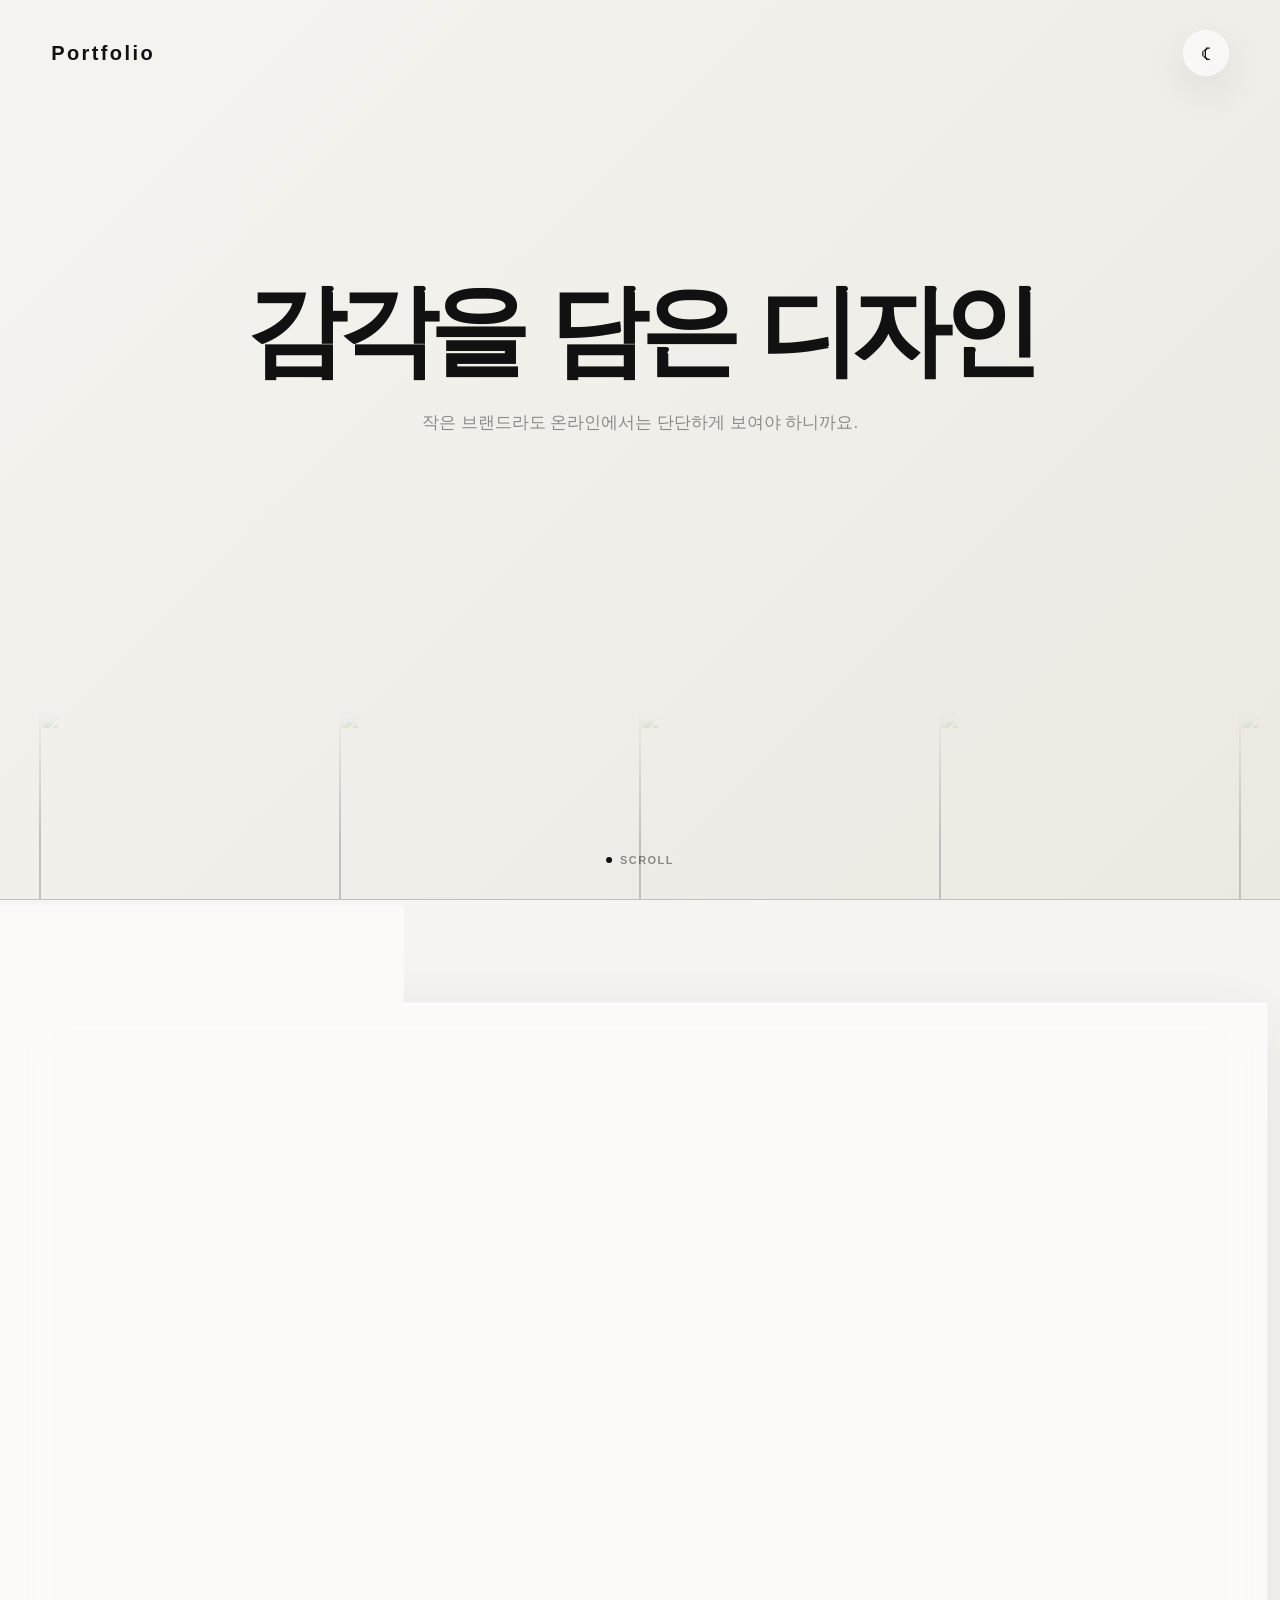
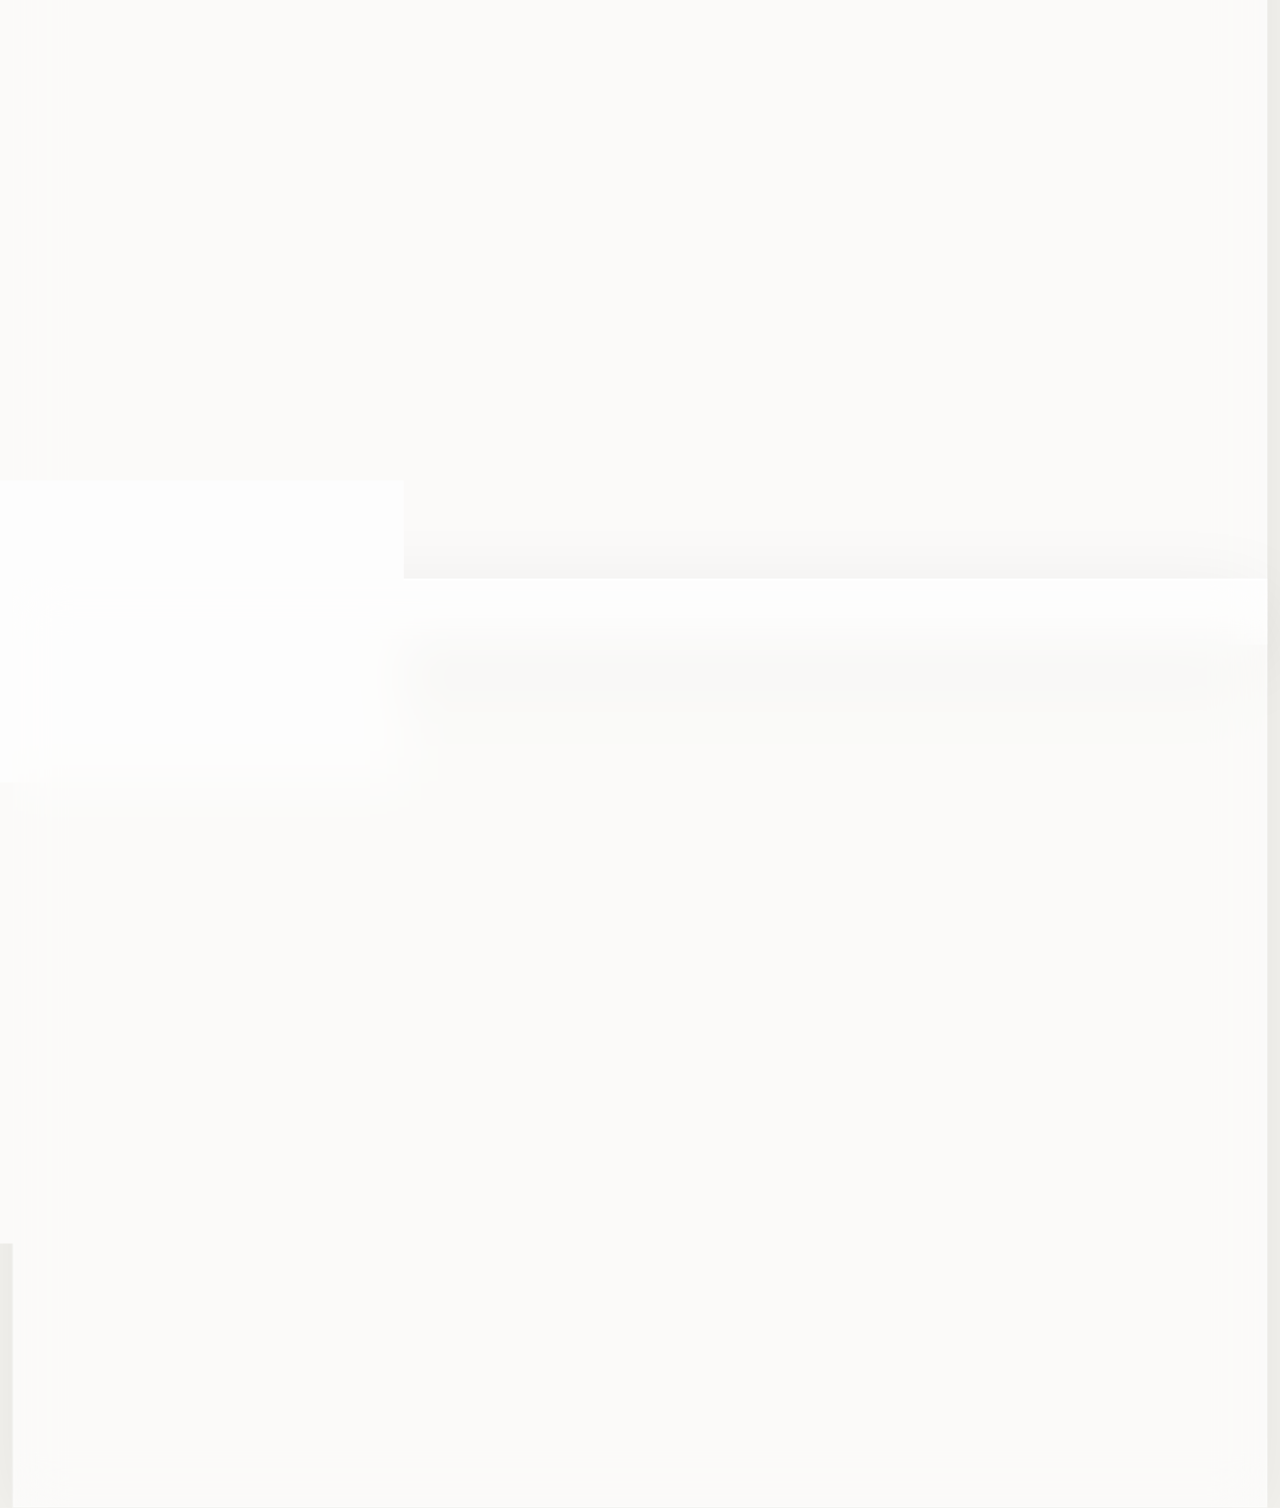
==== commit 48304c8e: "." ====
--- a/index.html
+++ b/index.html
@@ -155,19 +155,21 @@
   </div>
 
 
-  <!-- Plus+ -->
-  <div class="about-board-section plus-section">
-    <div class="board-title"><h4>Plus+</h4></div>
-
-    <div class="soft-tool-list">
-      <div data-full="카페 24"><b>Cafe<br>24</b></div>
-      <div data-full="스마트 스토어"><b>스마트 스토어</b></div>
-      <div data-full="블로그"><b>네이버 블로그</b></div>
-      <div data-full="HTML  CSS"><b>&lt;/&gt;</b></div>
-      <div data-full="미리 캔버스"><b>Mi</b></div>
-      <div data-full="챗 GPT"><b>Ai</b></div>
-    </div>
+<!-- Plus+ -->
+
+<div class="about-board-section plus-section">
+  <div class="board-title"><h4>Plus+</h4></div>
+  <div class="soft-tool-list">
+    <div><b>Cafe<br>24</b></div>
+    <div><b>스마트<br>스토어</b></div>
+    <div><b>네이버<br>블로그</b></div>
+    <div><b>Html</b></div>
+    <div><b>css</b></div>
+    <div><b>미리<br>캔버스</b></div>
+    <div><b>Chat<br>GPT</b></div>
+    <div><b>인포크</b></div>
   </div>
+</div>
 
 </div>
             </div>
--- a/style.css
+++ b/style.css
@@ -780,6 +780,37 @@
   min-width:0;
 }
 
+.plus-section .soft-tool-list{
+  display:flex;
+  flex-wrap:wrap;
+  gap:10px;
+}
+
+.plus-section .soft-tool-list > div{
+  width:auto;
+  height:auto;
+  min-width:70px;
+  padding:10px 20px;
+
+  display:flex;
+  align-items:center;
+  justify-content:center;
+
+  border:1px solid rgba(255,255,255,.75);
+  border-radius:999px;
+  background:rgba(255,255,255,.18);
+
+  backdrop-filter:blur(8px);
+  -webkit-backdrop-filter:blur(8px);
+}
+
+.plus-section .soft-tool-list > div b{
+  font-size:12px;
+  line-height:1.2;
+  text-align:center;
+  color:var(--text);
+}
+
 /* 모바일 */
 @media(max-width:768px){
   .tool-plus-wrap{
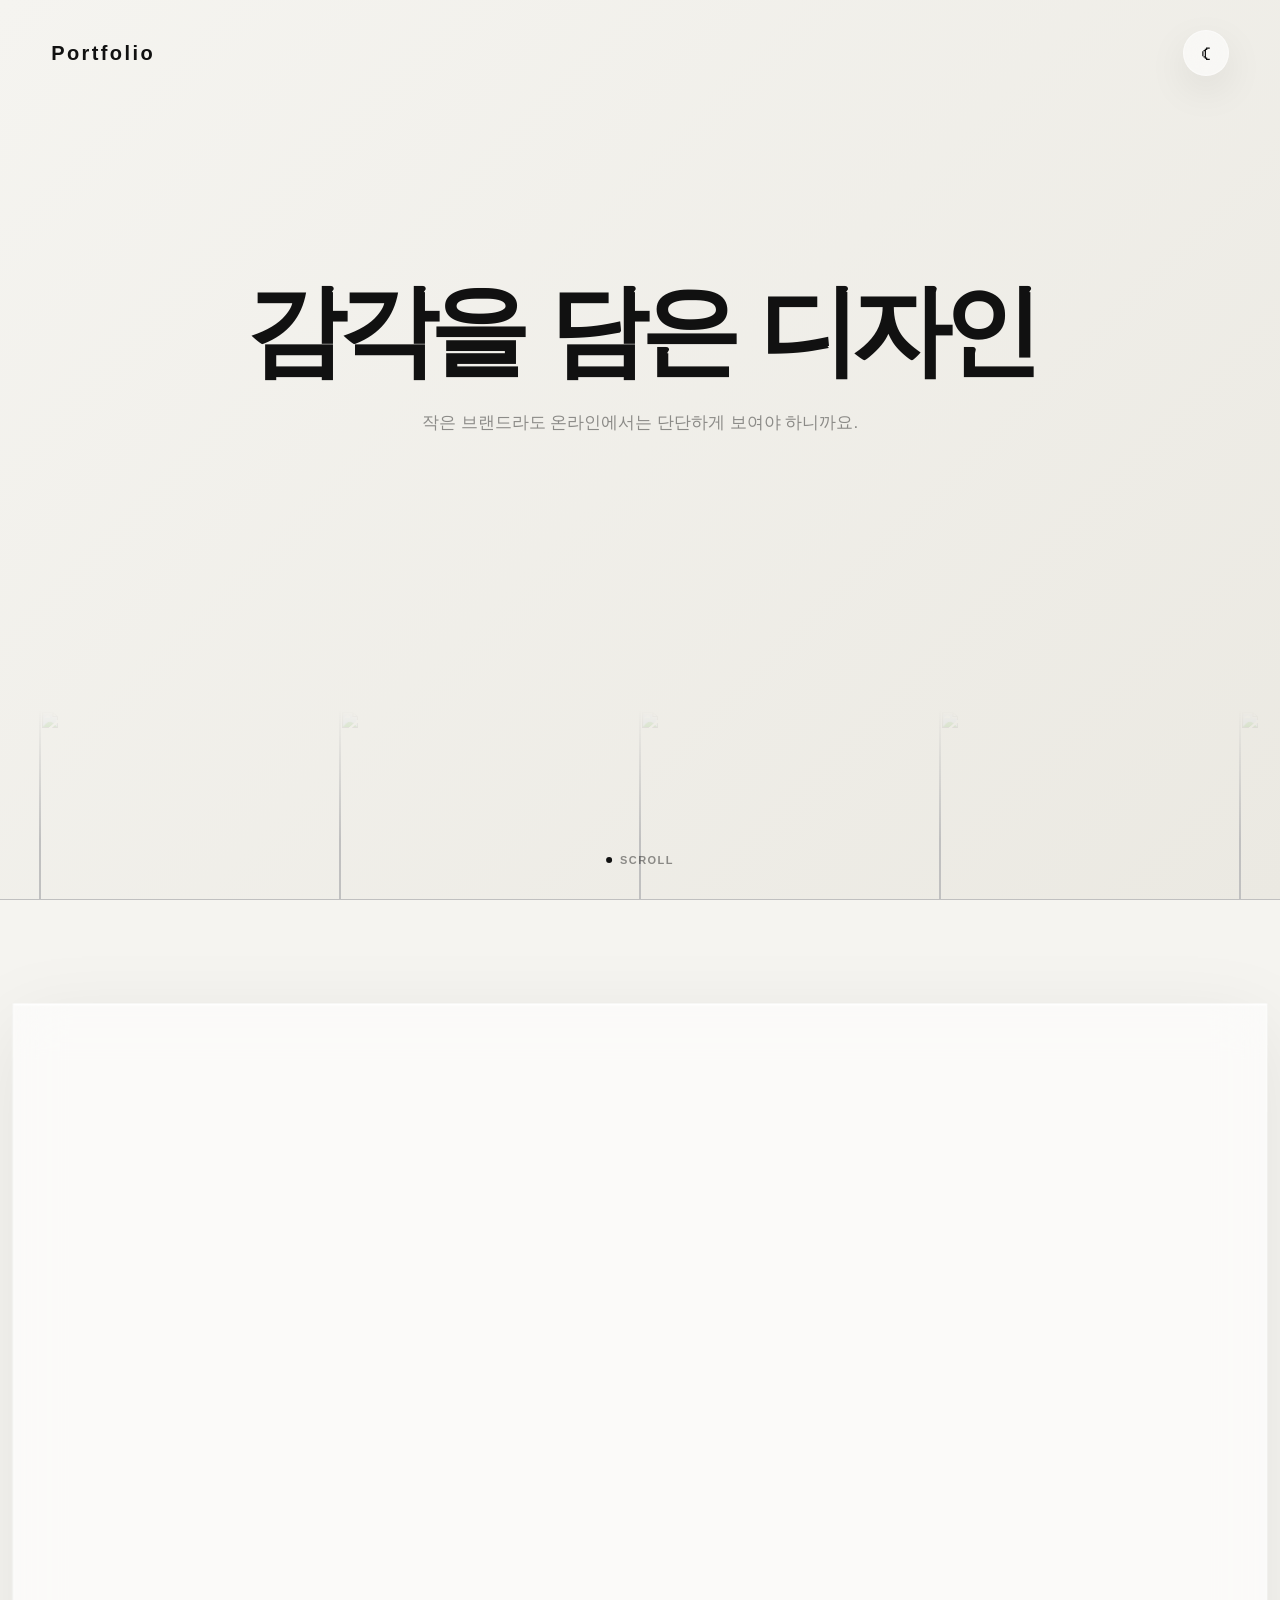
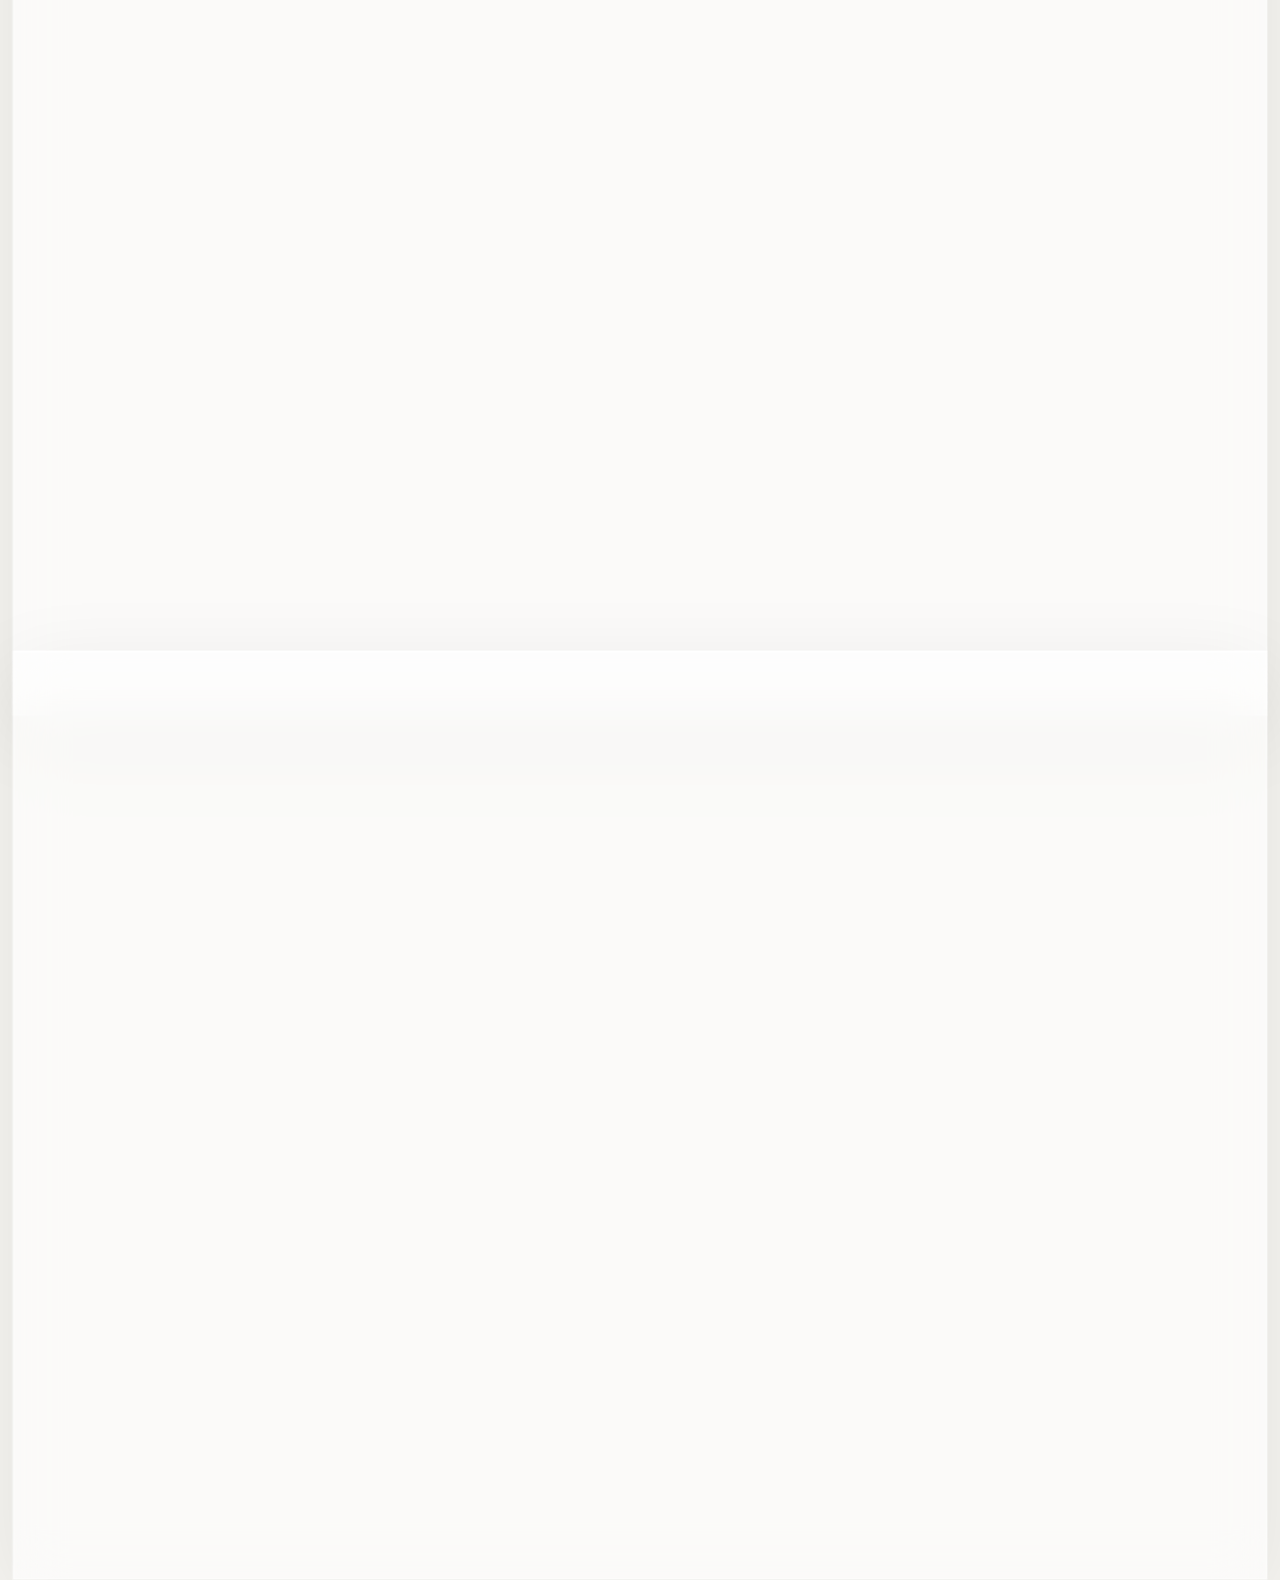
==== commit 7ede3771: "." ====
--- a/index.html
+++ b/index.html
@@ -155,21 +155,24 @@
   </div>
 
 
-<!-- Plus+ -->
-
-<div class="about-board-section plus-section">
-  <div class="board-title"><h4>Plus+</h4></div>
-  <div class="soft-tool-list">
-    <div><b>Cafe<br>24</b></div>
-    <div><b>스마트<br>스토어</b></div>
-    <div><b>네이버<br>블로그</b></div>
-    <div><b>Html</b></div>
-    <div><b>css</b></div>
-    <div><b>미리<br>캔버스</b></div>
-    <div><b>Chat<br>GPT</b></div>
-    <div><b>인포크</b></div>
+  <!-- Plus+ -->
+
+  <div class="about-board-section plus-section">
+    <div class="board-title">
+
+      <h4>Plus+</h4>
+    </div>
+    <div class="soft-tool-list">
+      <div><b>Cafe24</b></div>
+      <div><b>스마트스토어</b></div>
+      <div><b>네이버 블로그</b></div>
+      <div><b>HTML</b></div>
+      <div><b>CSS</b></div>
+      <div><b>미리캔버스</b></div>
+      <div><b>ChatGPT</b></div>
+      <div><b>인포크</b></div>
+    </div>
   </div>
-</div>
 
 </div>
             </div>
--- a/style.css
+++ b/style.css
@@ -747,78 +747,292 @@
   background:rgba(255,255,255,.07);
   border-color:rgba(255,255,255,.09);
 }
+/* =========================
+   TOOLS / PLUS+
+========================= */
+
+/* Tools + Plus 카드 2열 */
 .tool-plus-wrap{
   display:grid;
   grid-template-columns:1fr 1fr;
   gap:14px;
 }
 
-/* Tools / Plus 카드 */
+/* 카드 내부 */
 .tool-plus-wrap .about-board-section{
   display:block;
   padding:24px 28px;
 }
 
-/* 제목은 위에 */
+/* 제목 */
 .tool-plus-wrap .board-title{
   margin-bottom:18px;
 }
 
-/* 아이콘 영역 */
-.tool-plus-wrap .soft-tool-list{
+
+/* =========================
+   TOOLS
+========================= */
+
+.tool-plus-wrap .tools-section .soft-tool-list{
+  width:100%;
   display:grid;
-  grid-template-columns:repeat(5, 1fr);
+  grid-template-columns:repeat(5,1fr);
   gap:9px;
-  width:100%;
-}
-
-/* 아이콘 1:1 정사각형 */
-.tool-plus-wrap .soft-tool-list > div{
+}
+
+
+/* Tools 아이콘 */
+.tools-section .soft-tool-list > div{
+  position:relative;
+
   width:100%;
   height:auto;
   aspect-ratio:1 / 1;
   min-width:0;
-}
+
+  display:flex;
+  align-items:center;
+  justify-content:center;
+
+  overflow:hidden;
+
+  background:rgba(255,255,255,.46);
+  border:1px solid rgba(255,255,255,.66);
+  border-radius:10px;
+
+  box-shadow:
+    0 8px 22px rgba(0,0,0,.045),
+    inset 0 1px 1px rgba(255,255,255,.82);
+
+  cursor:default;
+}
+
+
+/* Tools 약자 */
+.tools-section .soft-tool-list > div b{
+  position:relative;
+  z-index:2;
+
+  display:block;
+  width:100%;
+
+  color:var(--text);
+  font-size:17px;
+  line-height:1;
+  font-weight:820;
+  letter-spacing:-.04em;
+
+  text-align:center;
+
+  transition:
+    opacity .3s ease,
+    filter .3s ease,
+    transform .3s ease;
+}
+
+
+/* Tools 마우스오버 배경 */
+.tools-section .soft-tool-list > div::before{
+  content:"";
+
+  position:absolute;
+  inset:0;
+  z-index:1;
+
+  background:rgba(15,15,15,.72);
+
+  backdrop-filter:blur(7px);
+  -webkit-backdrop-filter:blur(7px);
+
+  opacity:0;
+
+  transition:opacity .35s ease;
+}
+
+
+/* Tools 상세 이름 */
+.tools-section .soft-tool-list > div::after{
+  content:attr(data-full);
+
+  position:absolute;
+  left:50%;
+  top:50%;
+  z-index:3;
+
+  width:calc(100% - 10px);
+
+  transform:translate(-50%,-40%);
+
+  color:#fff;
+  font-size:11px;
+  line-height:1.25;
+  font-weight:700;
+
+  white-space:normal;
+  text-align:center;
+  word-break:keep-all;
+  overflow-wrap:break-word;
+
+  opacity:0;
+  filter:blur(4px);
+
+  transition:
+    opacity .3s ease,
+    filter .3s ease,
+    transform .35s ease;
+}
+
+
+/* Tools hover */
+.tools-section .soft-tool-list > div:hover::before{
+  opacity:1;
+}
+
+.tools-section .soft-tool-list > div:hover::after{
+  opacity:1;
+  filter:blur(0);
+
+  transform:translate(-50%,-50%);
+}
+
+
+/* Tools 다크모드 */
+body.dark-mode .tools-section .soft-tool-list > div{
+  background:rgba(255,255,255,.07);
+  border-color:rgba(255,255,255,.09);
+}
+
+
+/* =========================
+   PLUS+
+   소개 키워드와 동일한 디자인
+========================= */
 
 .plus-section .soft-tool-list{
+  width:100%;
+
   display:flex;
   flex-wrap:wrap;
-  gap:10px;
-}
-
+  align-items:center;
+
+  gap:9px;
+}
+
+
+/* 소개의 .about-keyword-line span 디자인과 동일 */
 .plus-section .soft-tool-list > div{
+  position:relative;
+
   width:auto;
   height:auto;
-  min-width:70px;
-  padding:10px 20px;
+  min-width:0;
+  aspect-ratio:auto;
+
+  flex:0 0 auto;
+
+  padding:10px 15px;
 
   display:flex;
   align-items:center;
   justify-content:center;
 
-  border:1px solid rgba(255,255,255,.75);
+  overflow:visible;
+
   border-radius:999px;
-  background:rgba(255,255,255,.18);
-
-  backdrop-filter:blur(8px);
-  -webkit-backdrop-filter:blur(8px);
-}
-
+
+  background:rgba(255,255,255,.34);
+  border:1px solid rgba(255,255,255,.52);
+
+  box-shadow:none;
+
+  backdrop-filter:none;
+  -webkit-backdrop-filter:none;
+
+  cursor:default;
+}
+
+
+/* Plus 글자 */
 .plus-section .soft-tool-list > div b{
+  position:static;
+
+  width:auto;
+
+  color:var(--muted);
   font-size:12px;
-  line-height:1.2;
+  font-weight:760;
+  line-height:1;
+
+  letter-spacing:0;
   text-align:center;
-  color:var(--text);
-}
-
-/* 모바일 */
+  white-space:nowrap;
+
+  opacity:1;
+  filter:none;
+  transform:none;
+}
+
+
+/* Plus에는 Tools의 hover 상세효과 제거 */
+.plus-section .soft-tool-list > div::before,
+.plus-section .soft-tool-list > div::after{
+  display:none !important;
+}
+
+
+/* Plus 다크모드도 소개 키워드와 동일 */
+body.dark-mode .plus-section .soft-tool-list > div{
+  background:rgba(255,255,255,.05);
+  border-color:rgba(255,255,255,.08);
+}
+
+
+/* =========================
+   MOBILE
+========================= */
+
 @media(max-width:768px){
+
   .tool-plus-wrap{
     grid-template-columns:1fr;
   }
 
   .tool-plus-wrap .about-board-section{
-    grid-template-columns:1fr;
+    display:block;
+    padding:22px;
+  }
+
+
+  /* Tools */
+  .tool-plus-wrap .tools-section .soft-tool-list{
+    grid-template-columns:repeat(5,1fr);
+  }
+
+  .tools-section .soft-tool-list > div{
+    width:100%;
+    height:auto;
+    aspect-ratio:1 / 1;
+  }
+
+
+  /* Plus */
+  .plus-section .soft-tool-list{
+    gap:8px;
+  }
+
+  .plus-section .soft-tool-list > div{
+    width:auto;
+    height:auto;
+    min-width:0;
+
+    padding:9px 14px;
+
+    border-radius:999px;
+  }
+
+  .plus-section .soft-tool-list > div b{
+    font-size:12px;
   }
 }
 
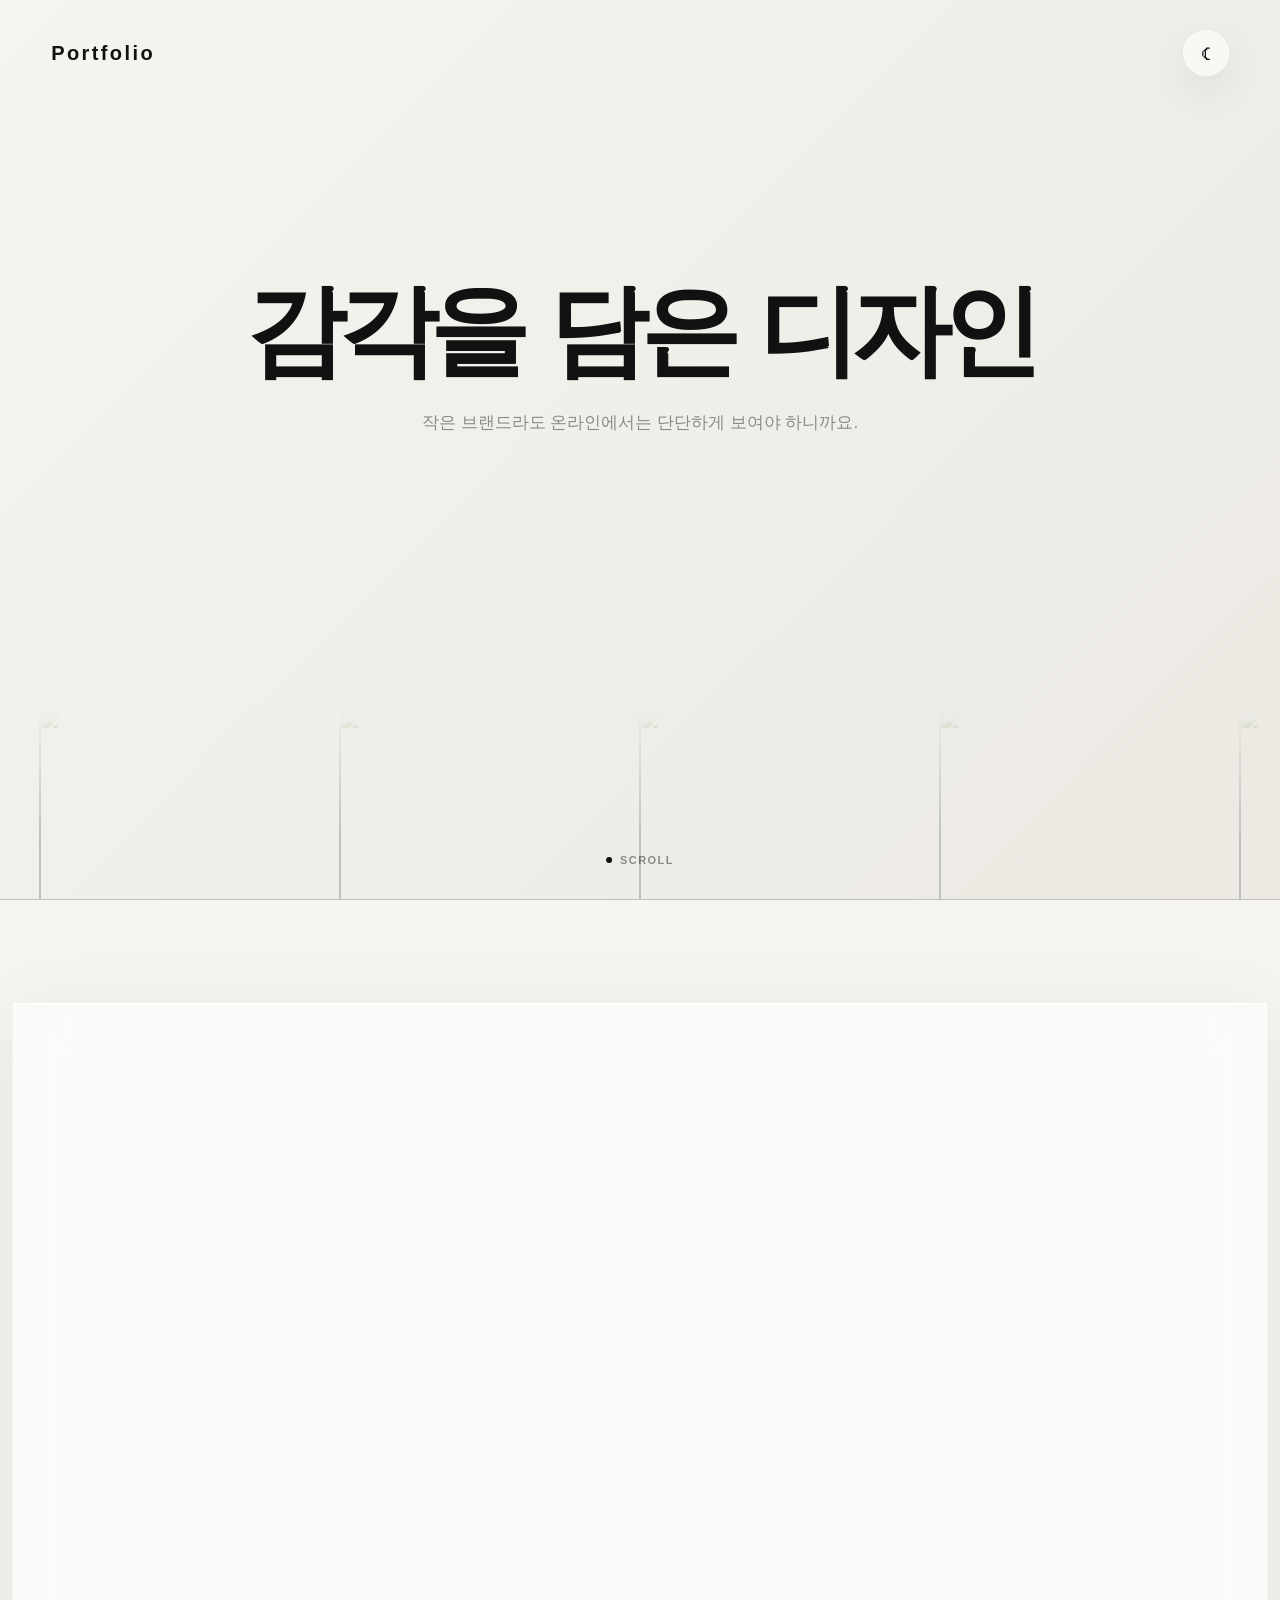
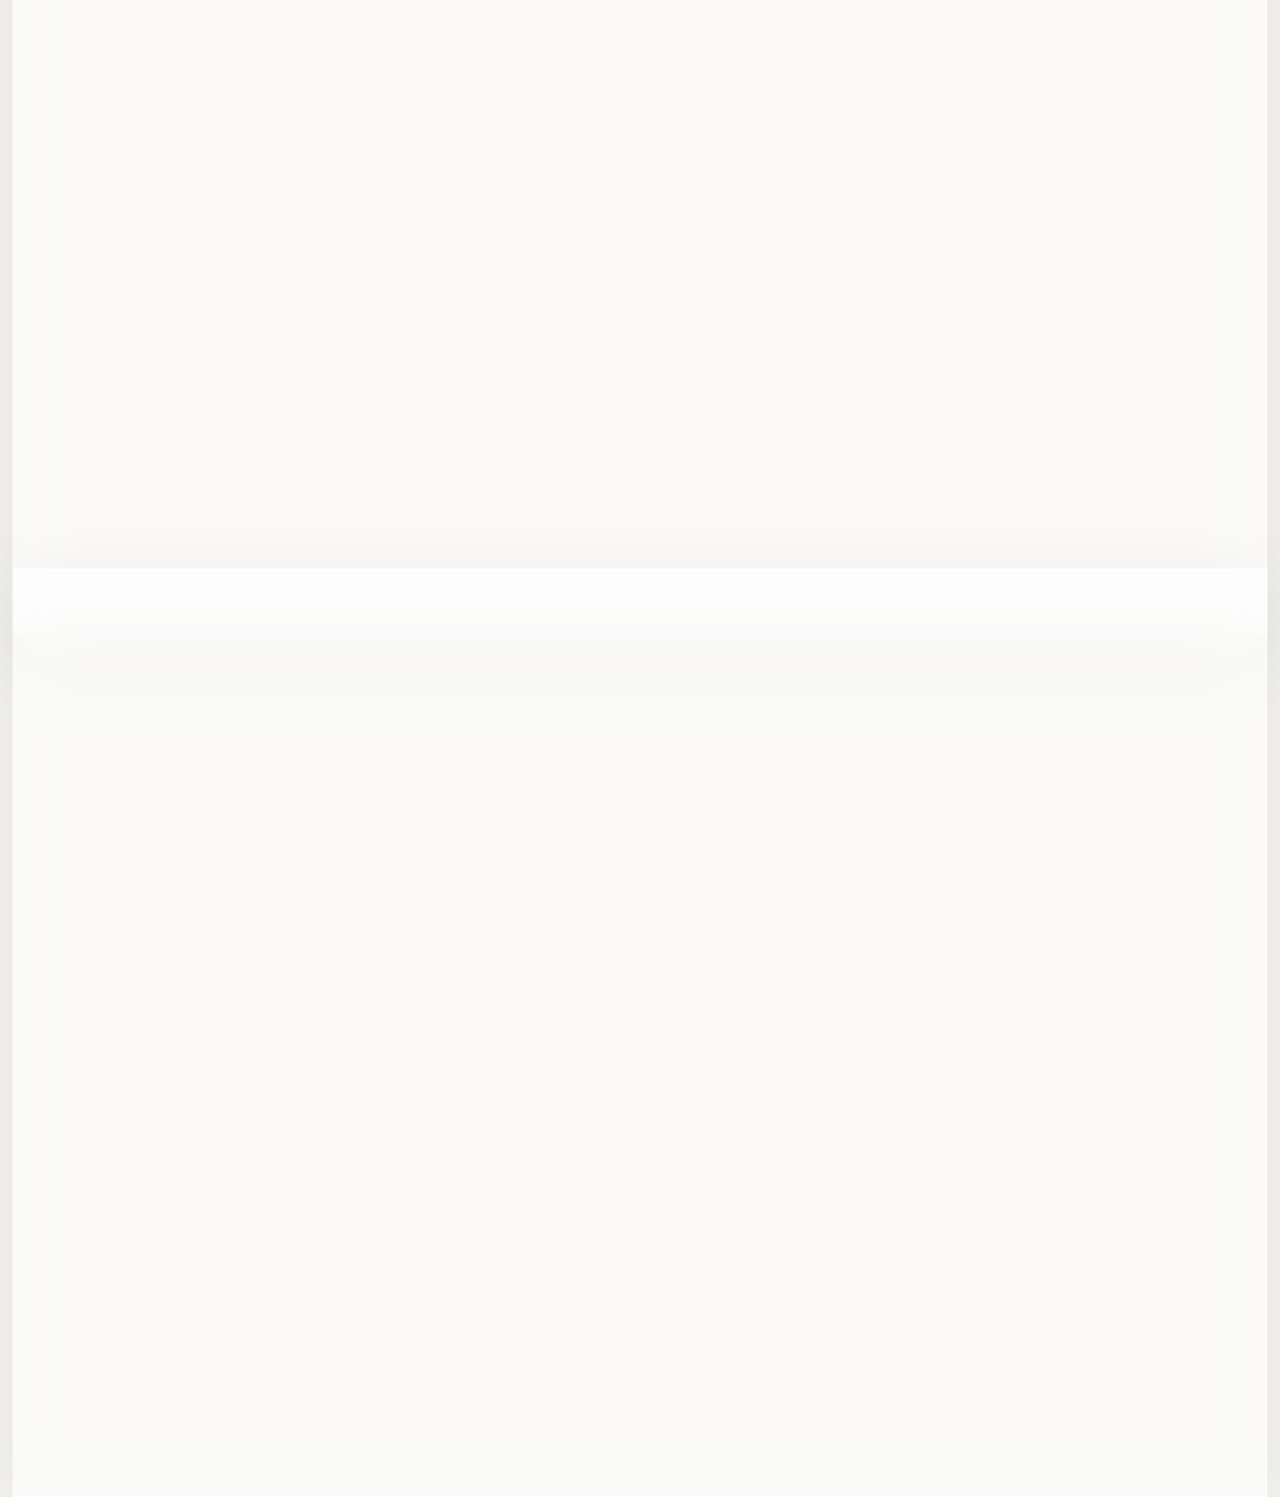
==== commit 2456c2ae: "." ====
--- a/index.html
+++ b/index.html
@@ -163,14 +163,14 @@
       <h4>Plus+</h4>
     </div>
     <div class="soft-tool-list">
-      <div><b>Cafe24</b></div>
-      <div><b>스마트스토어</b></div>
-      <div><b>네이버 블로그</b></div>
+      <div><b>Cafe<br>24</b></div>
+      <div><b>스마트<br>스토어</b></div>
+      <div><b>네이버<br>블로그</b></div>
       <div><b>HTML</b></div>
       <div><b>CSS</b></div>
-      <div><b>미리캔버스</b></div>
-      <div><b>ChatGPT</b></div>
-      <div><b>인포크</b></div>
+      <div><b>미리<br>캔버스</b></div>
+      <div><b>Chat<br>GPT</b></div>
+      <div><b>인포크<br>링크</b></div>
     </div>
   </div>
 
--- a/style.css
+++ b/style.css
@@ -747,292 +747,47 @@
   background:rgba(255,255,255,.07);
   border-color:rgba(255,255,255,.09);
 }
-/* =========================
-   TOOLS / PLUS+
-========================= */
-
-/* Tools + Plus 카드 2열 */
 .tool-plus-wrap{
   display:grid;
   grid-template-columns:1fr 1fr;
   gap:14px;
 }
 
-/* 카드 내부 */
+/* Tools / Plus 카드 */
 .tool-plus-wrap .about-board-section{
   display:block;
   padding:24px 28px;
 }
 
-/* 제목 */
+/* 제목은 위에 */
 .tool-plus-wrap .board-title{
   margin-bottom:18px;
 }
 
-
-/* =========================
-   TOOLS
-========================= */
-
-.tool-plus-wrap .tools-section .soft-tool-list{
-  width:100%;
+/* 아이콘 영역 */
+.tool-plus-wrap .soft-tool-list{
   display:grid;
-  grid-template-columns:repeat(5,1fr);
+  grid-template-columns:repeat(5, 1fr);
   gap:9px;
-}
-
-
-/* Tools 아이콘 */
-.tools-section .soft-tool-list > div{
-  position:relative;
-
+  width:100%;
+}
+
+/* 아이콘 1:1 정사각형 */
+.tool-plus-wrap .soft-tool-list > div{
   width:100%;
   height:auto;
   aspect-ratio:1 / 1;
   min-width:0;
-
-  display:flex;
-  align-items:center;
-  justify-content:center;
-
-  overflow:hidden;
-
-  background:rgba(255,255,255,.46);
-  border:1px solid rgba(255,255,255,.66);
-  border-radius:10px;
-
-  box-shadow:
-    0 8px 22px rgba(0,0,0,.045),
-    inset 0 1px 1px rgba(255,255,255,.82);
-
-  cursor:default;
-}
-
-
-/* Tools 약자 */
-.tools-section .soft-tool-list > div b{
-  position:relative;
-  z-index:2;
-
-  display:block;
-  width:100%;
-
-  color:var(--text);
-  font-size:17px;
-  line-height:1;
-  font-weight:820;
-  letter-spacing:-.04em;
-
-  text-align:center;
-
-  transition:
-    opacity .3s ease,
-    filter .3s ease,
-    transform .3s ease;
-}
-
-
-/* Tools 마우스오버 배경 */
-.tools-section .soft-tool-list > div::before{
-  content:"";
-
-  position:absolute;
-  inset:0;
-  z-index:1;
-
-  background:rgba(15,15,15,.72);
-
-  backdrop-filter:blur(7px);
-  -webkit-backdrop-filter:blur(7px);
-
-  opacity:0;
-
-  transition:opacity .35s ease;
-}
-
-
-/* Tools 상세 이름 */
-.tools-section .soft-tool-list > div::after{
-  content:attr(data-full);
-
-  position:absolute;
-  left:50%;
-  top:50%;
-  z-index:3;
-
-  width:calc(100% - 10px);
-
-  transform:translate(-50%,-40%);
-
-  color:#fff;
-  font-size:11px;
-  line-height:1.25;
-  font-weight:700;
-
-  white-space:normal;
-  text-align:center;
-  word-break:keep-all;
-  overflow-wrap:break-word;
-
-  opacity:0;
-  filter:blur(4px);
-
-  transition:
-    opacity .3s ease,
-    filter .3s ease,
-    transform .35s ease;
-}
-
-
-/* Tools hover */
-.tools-section .soft-tool-list > div:hover::before{
-  opacity:1;
-}
-
-.tools-section .soft-tool-list > div:hover::after{
-  opacity:1;
-  filter:blur(0);
-
-  transform:translate(-50%,-50%);
-}
-
-
-/* Tools 다크모드 */
-body.dark-mode .tools-section .soft-tool-list > div{
-  background:rgba(255,255,255,.07);
-  border-color:rgba(255,255,255,.09);
-}
-
-
-/* =========================
-   PLUS+
-   소개 키워드와 동일한 디자인
-========================= */
-
-.plus-section .soft-tool-list{
-  width:100%;
-
-  display:flex;
-  flex-wrap:wrap;
-  align-items:center;
-
-  gap:9px;
-}
-
-
-/* 소개의 .about-keyword-line span 디자인과 동일 */
-.plus-section .soft-tool-list > div{
-  position:relative;
-
-  width:auto;
-  height:auto;
-  min-width:0;
-  aspect-ratio:auto;
-
-  flex:0 0 auto;
-
-  padding:10px 15px;
-
-  display:flex;
-  align-items:center;
-  justify-content:center;
-
-  overflow:visible;
-
-  border-radius:999px;
-
-  background:rgba(255,255,255,.34);
-  border:1px solid rgba(255,255,255,.52);
-
-  box-shadow:none;
-
-  backdrop-filter:none;
-  -webkit-backdrop-filter:none;
-
-  cursor:default;
-}
-
-
-/* Plus 글자 */
-.plus-section .soft-tool-list > div b{
-  position:static;
-
-  width:auto;
-
-  color:var(--muted);
-  font-size:12px;
-  font-weight:760;
-  line-height:1;
-
-  letter-spacing:0;
-  text-align:center;
-  white-space:nowrap;
-
-  opacity:1;
-  filter:none;
-  transform:none;
-}
-
-
-/* Plus에는 Tools의 hover 상세효과 제거 */
-.plus-section .soft-tool-list > div::before,
-.plus-section .soft-tool-list > div::after{
-  display:none !important;
-}
-
-
-/* Plus 다크모드도 소개 키워드와 동일 */
-body.dark-mode .plus-section .soft-tool-list > div{
-  background:rgba(255,255,255,.05);
-  border-color:rgba(255,255,255,.08);
-}
-
-
-/* =========================
-   MOBILE
-========================= */
-
+}
+
+/* 모바일 */
 @media(max-width:768px){
-
   .tool-plus-wrap{
     grid-template-columns:1fr;
   }
 
   .tool-plus-wrap .about-board-section{
-    display:block;
-    padding:22px;
-  }
-
-
-  /* Tools */
-  .tool-plus-wrap .tools-section .soft-tool-list{
-    grid-template-columns:repeat(5,1fr);
-  }
-
-  .tools-section .soft-tool-list > div{
-    width:100%;
-    height:auto;
-    aspect-ratio:1 / 1;
-  }
-
-
-  /* Plus */
-  .plus-section .soft-tool-list{
-    gap:8px;
-  }
-
-  .plus-section .soft-tool-list > div{
-    width:auto;
-    height:auto;
-    min-width:0;
-
-    padding:9px 14px;
-
-    border-radius:999px;
-  }
-
-  .plus-section .soft-tool-list > div b{
-    font-size:12px;
+    grid-template-columns:1fr;
   }
 }
 
